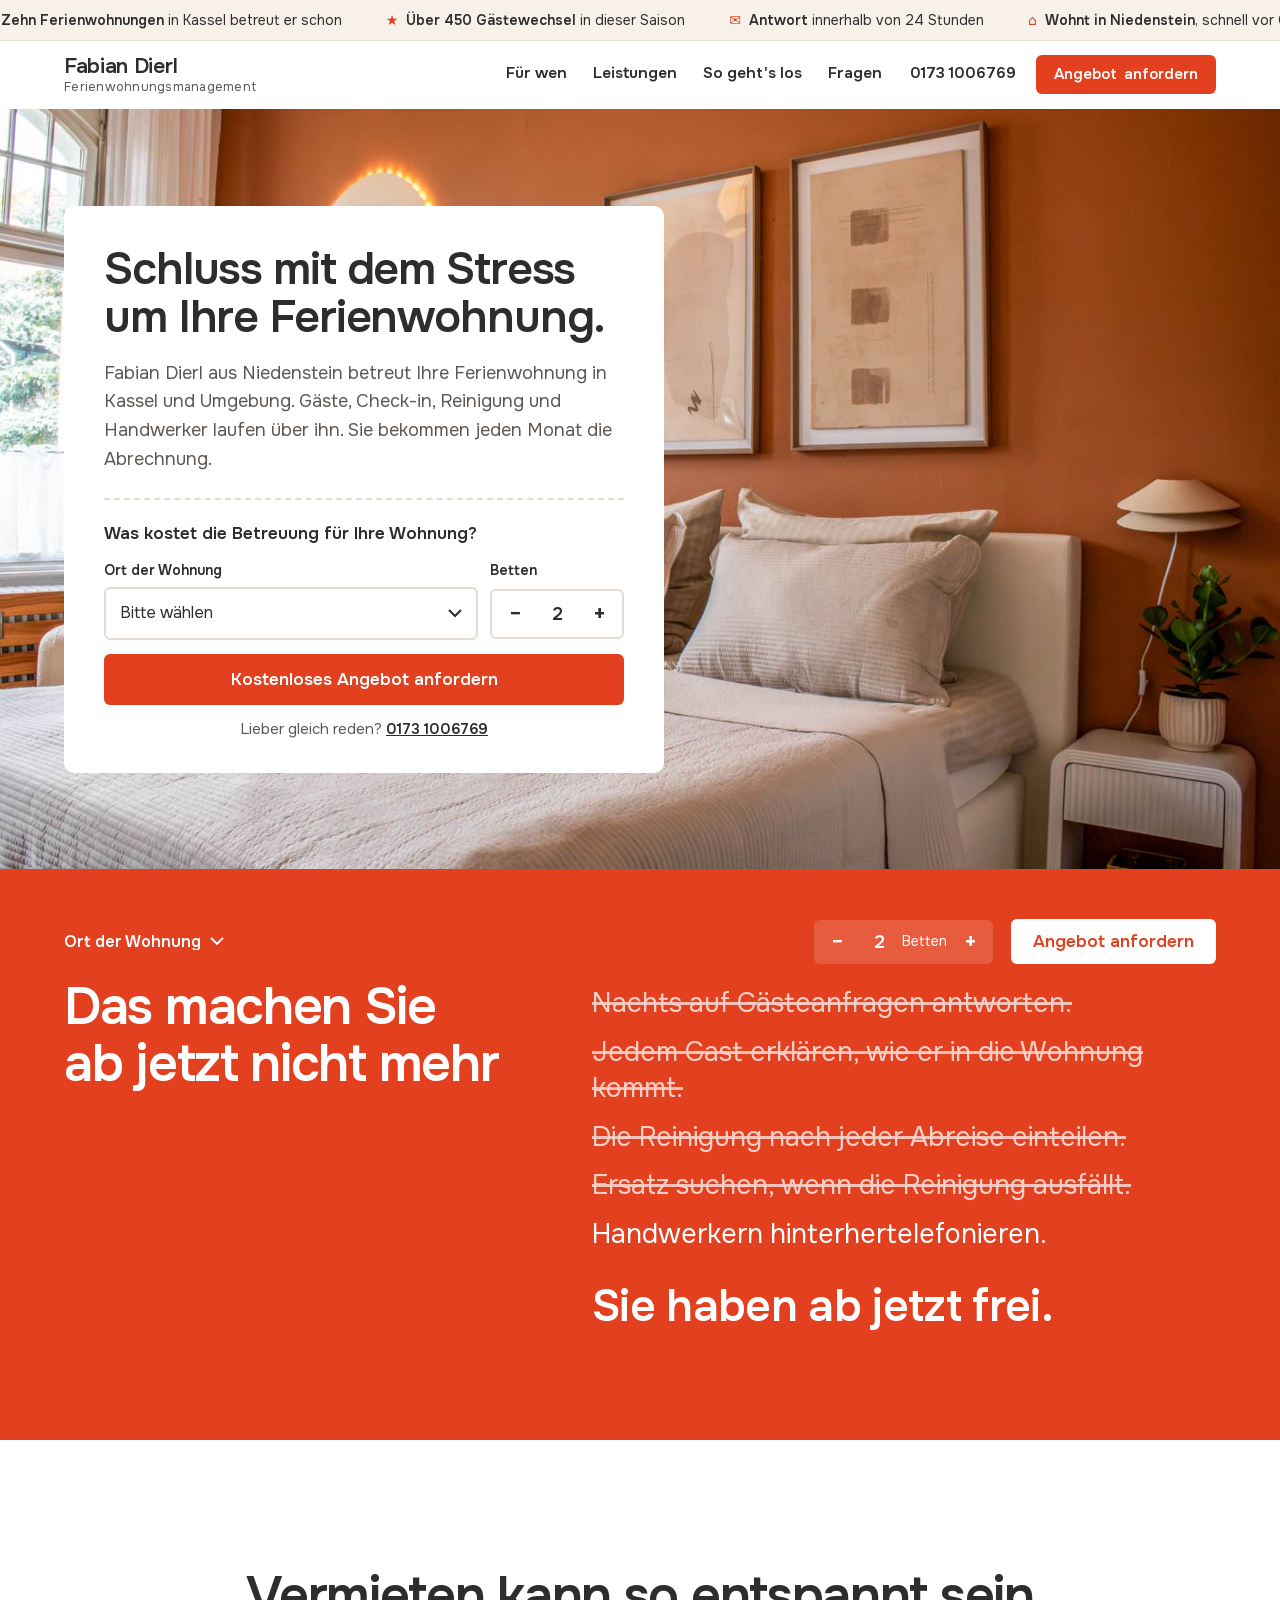
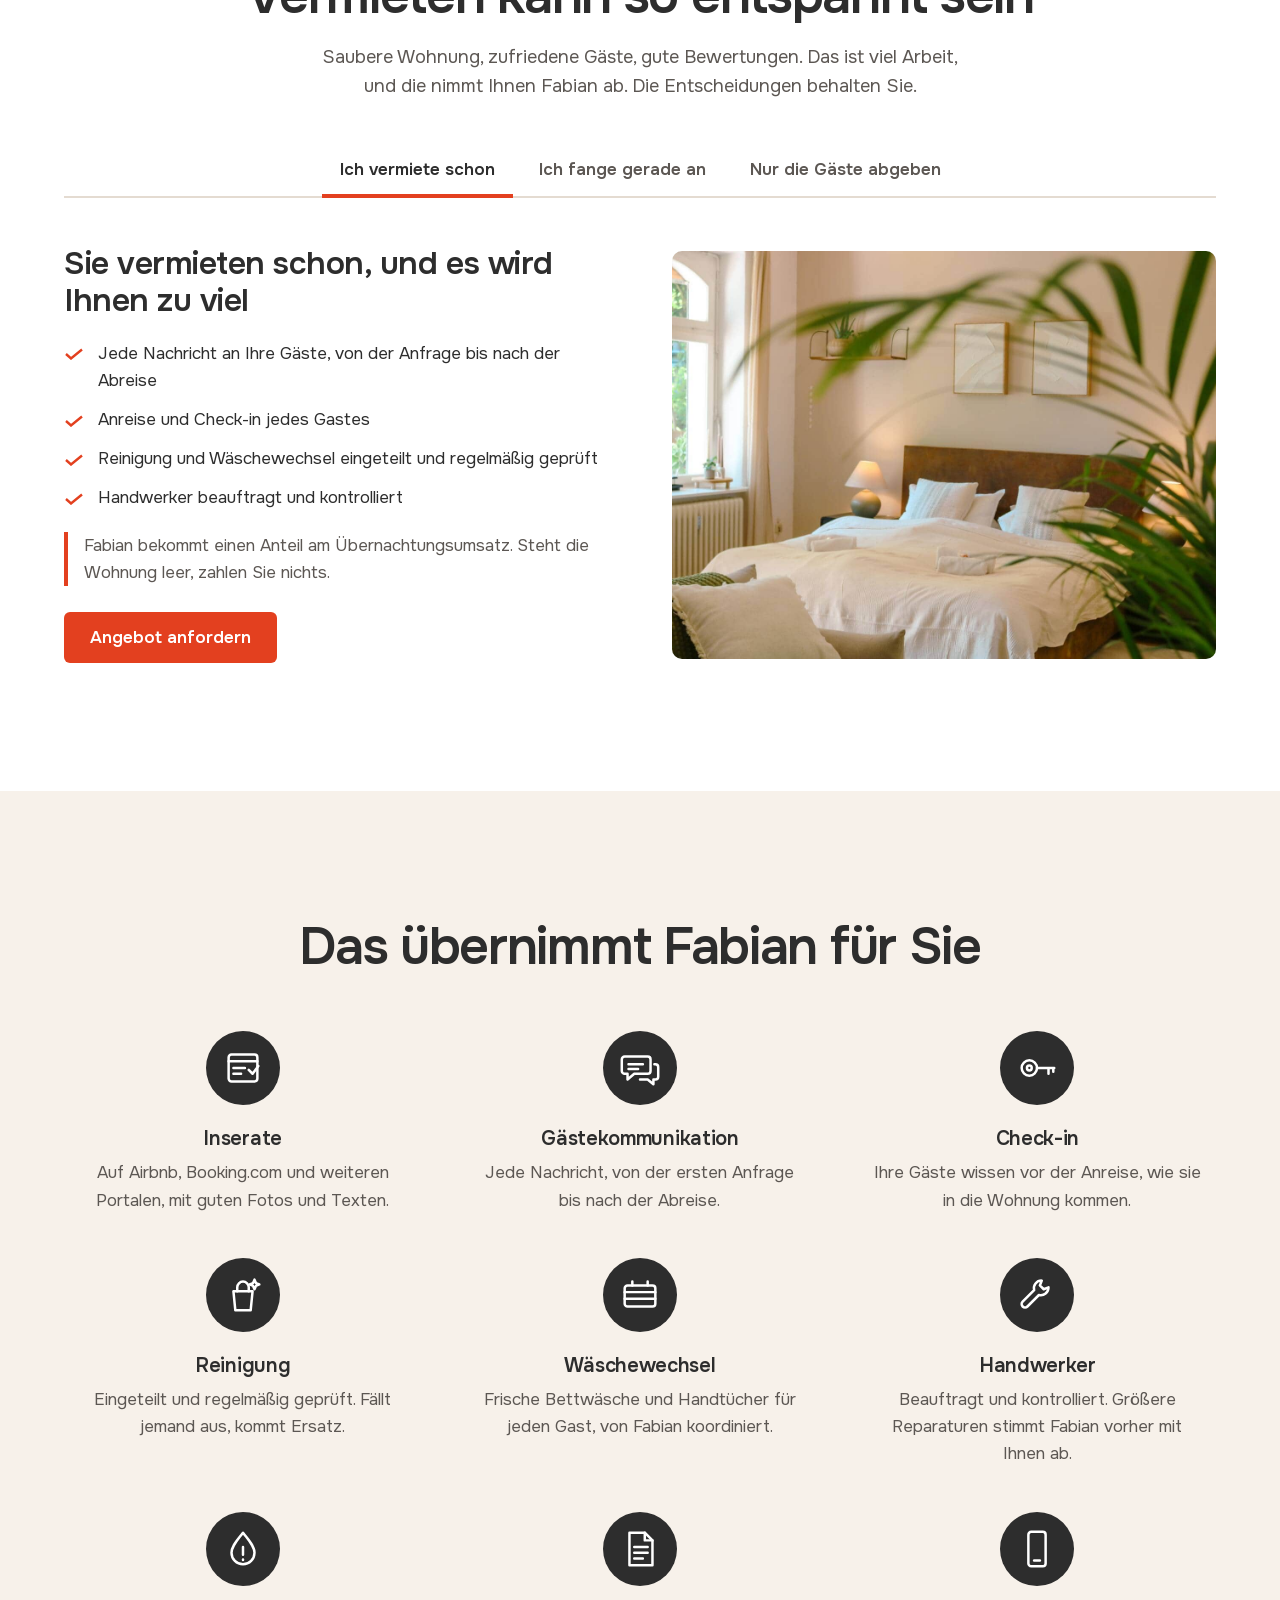
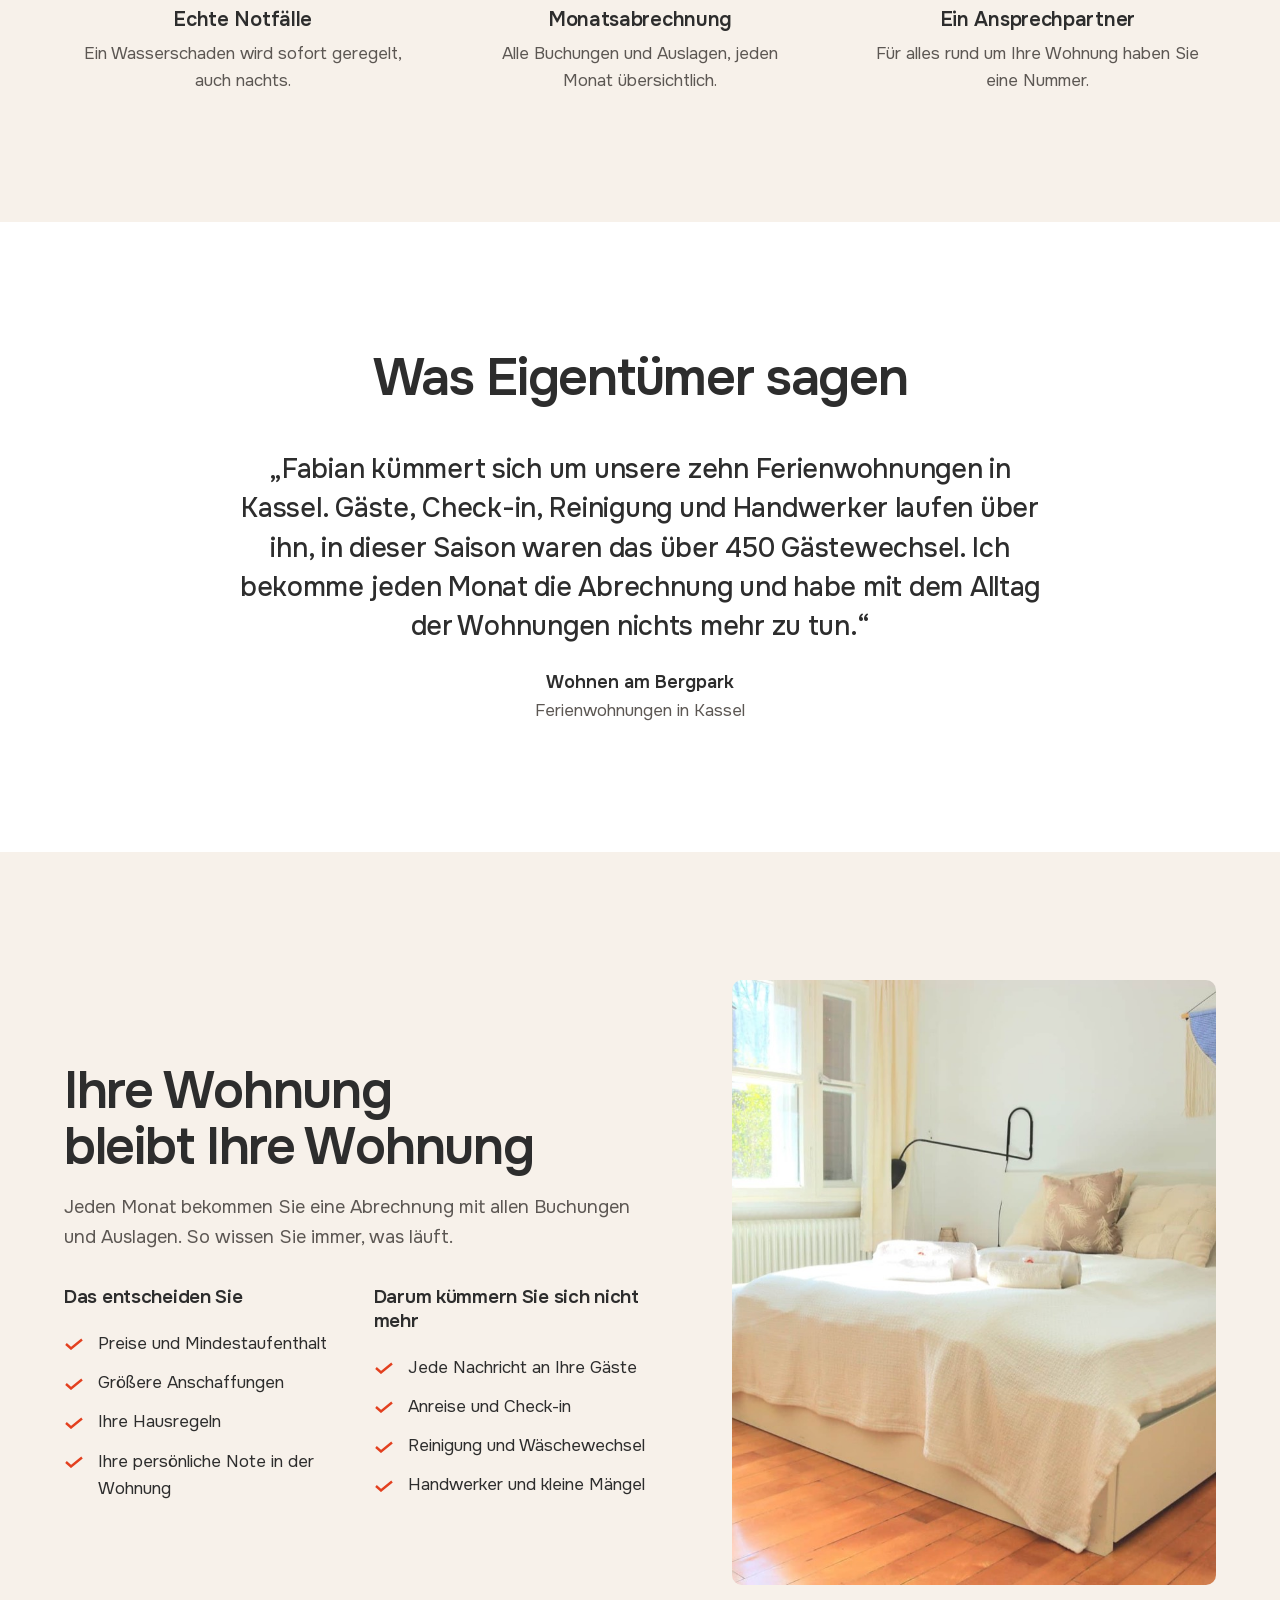
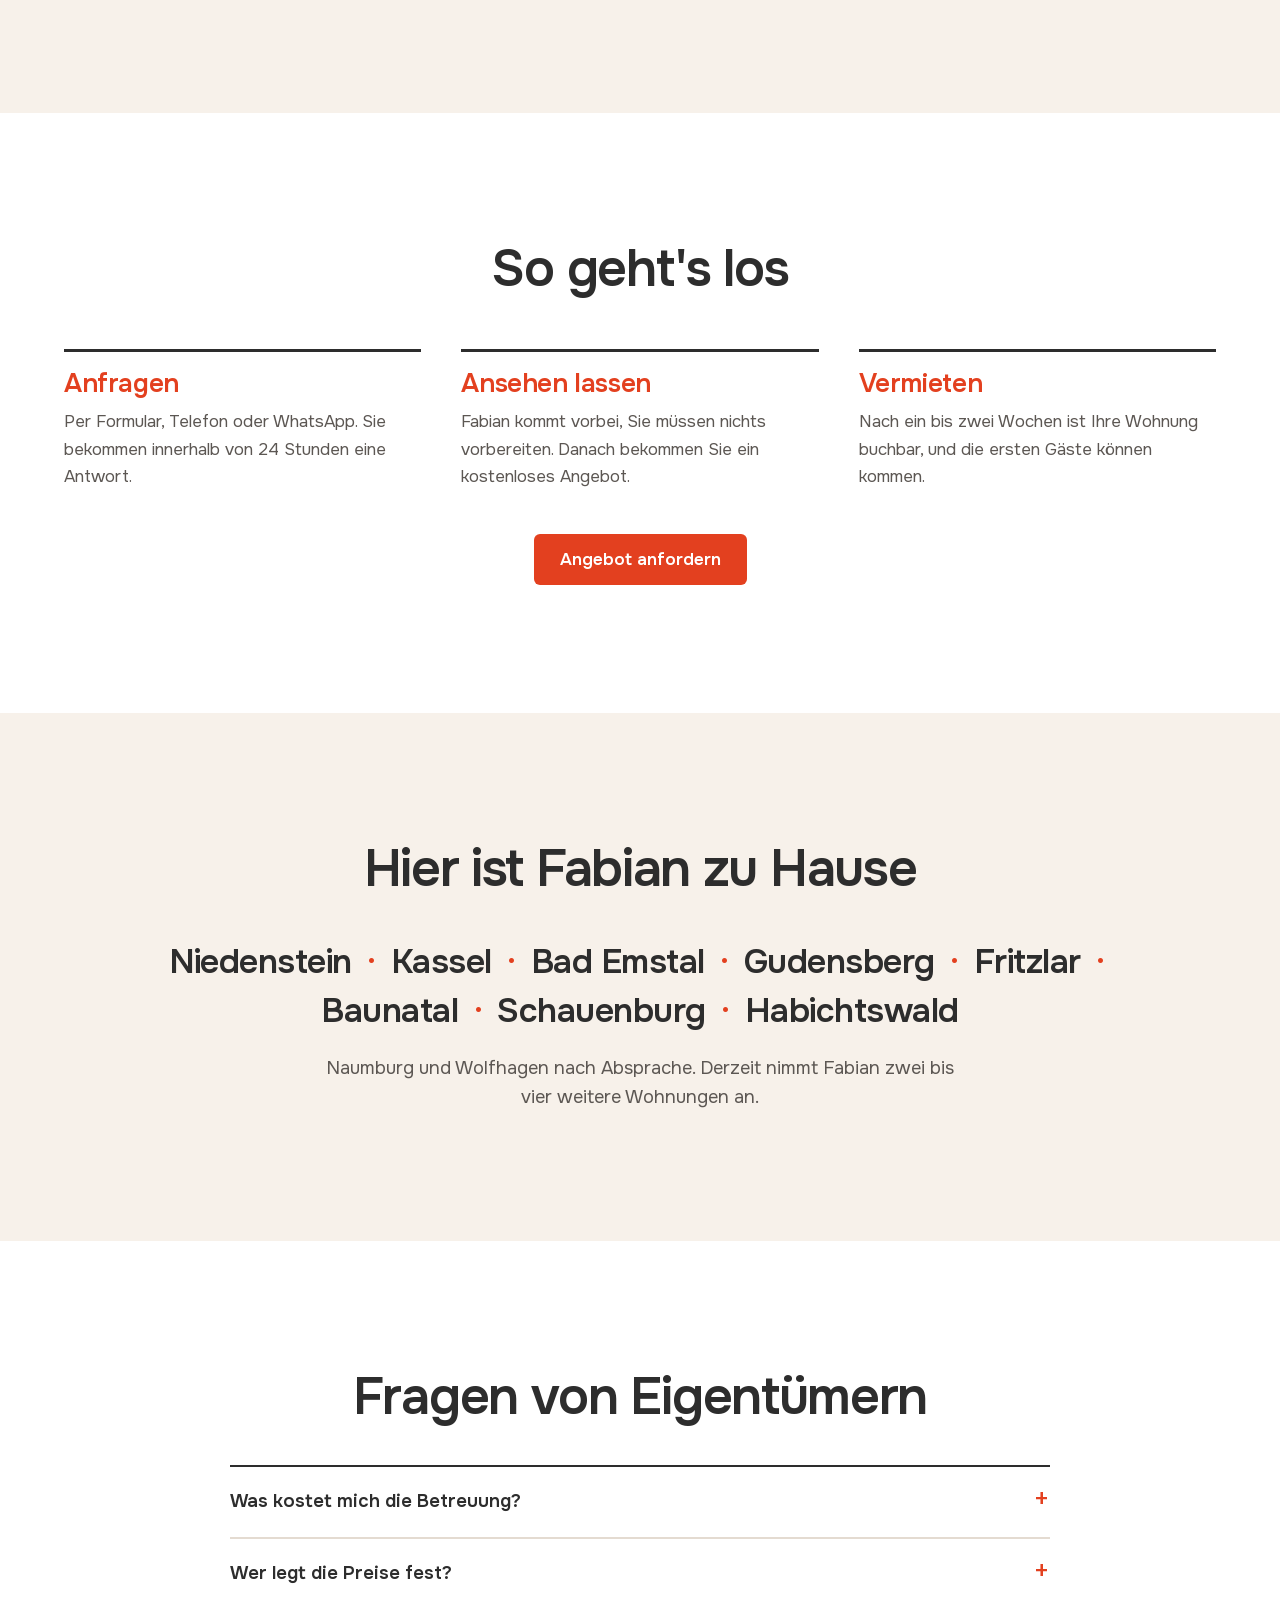
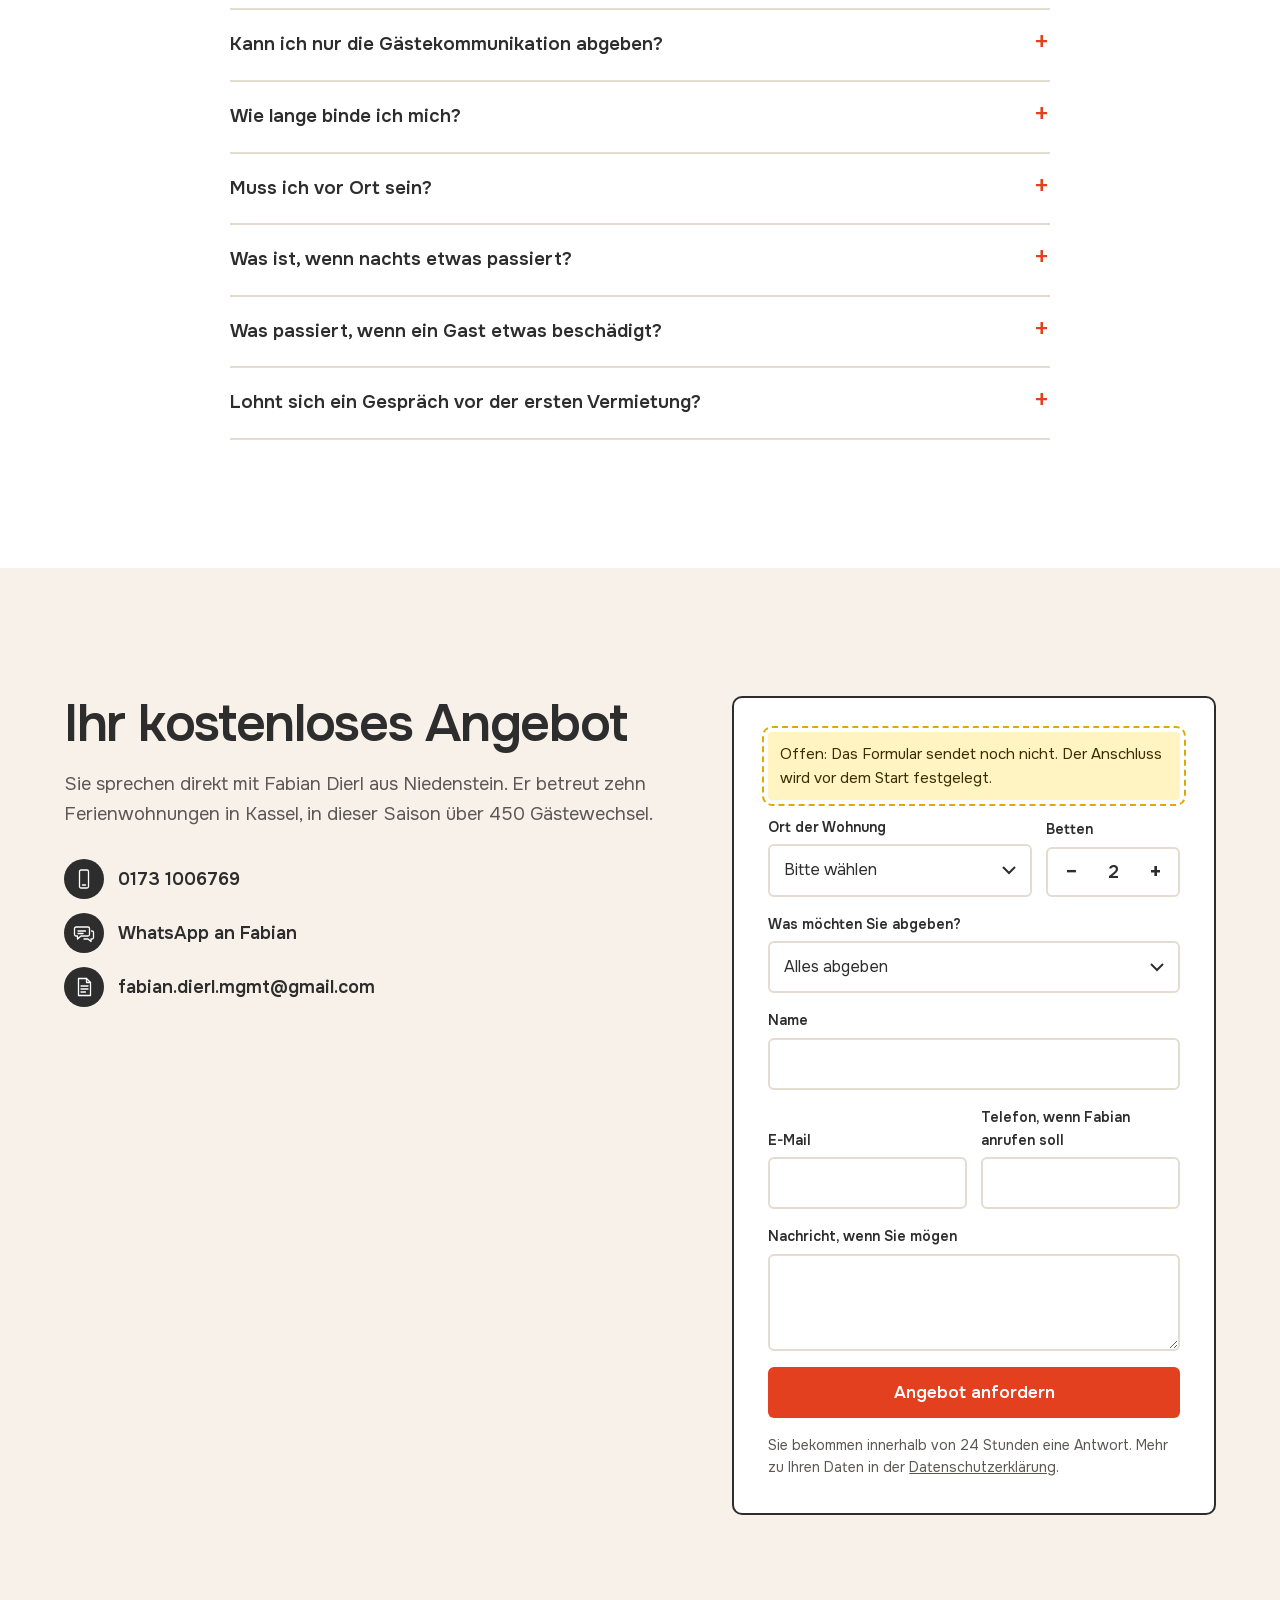
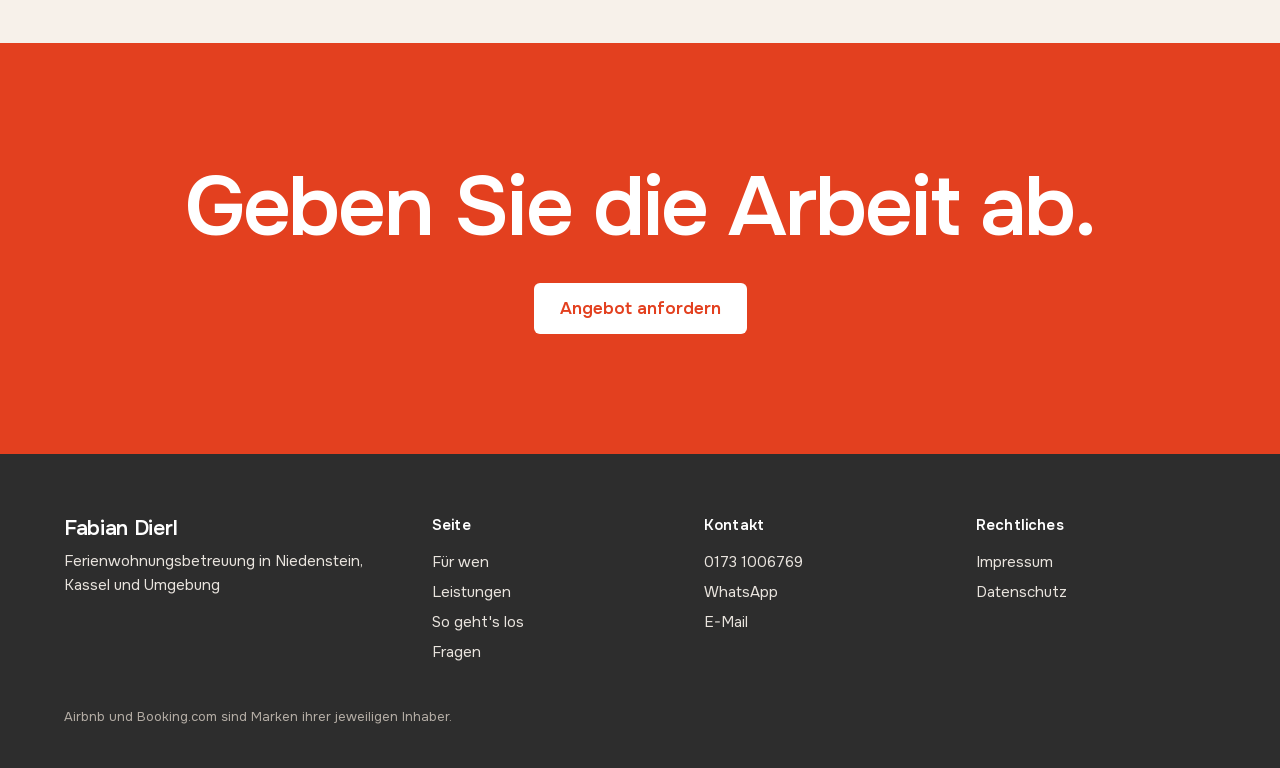
==== index.html @ 7e33e14a "Vorschau der Website für Fabian Dierl Co-Authored-By: Claude Opus 5.5 <noreply@anthropic.com>" ====
<!doctype html>
<html lang="de">
<head>
<meta charset="utf-8">
<meta name="robots" content="noindex, nofollow">
<meta name="viewport" content="width=device-width, initial-scale=1, viewport-fit=cover">
<title>Fabian Dierl: Ferienwohnungsbetreuung in Niedenstein, Kassel und Umgebung</title>
<meta name="description" content="Sie geben Gäste, Check-in, Reinigung und Handwerker Ihrer Ferienwohnung ab. Fabian Dierl aus Niedenstein betreut Wohnungen rund um Kassel. Kostenloses Angebot.">
<meta property="og:type" content="website">
<meta property="og:title" content="Fabian Dierl: Betreuung für Ihre Ferienwohnung in Kassel und Umgebung">
<meta property="og:description" content="Gäste, Reinigung und Handwerker in einer Hand. Kostenloses Angebot.">
<meta property="og:image" content="share.jpg">
<meta name="twitter:card" content="summary_large_image">
<link rel="icon" href="favicon.svg" type="image/svg+xml">
<meta name="theme-color" content="#ffffff">
<!-- <link rel="canonical" href="https://fabian-dierl.de/"> (erst, wenn die Domain gekauft ist) -->
<!-- Fassung 17.11.2026: Aufbau nach houst.com (Eigentümer-Seite), Farbe und Leiste unten nach superbude.com; gezeichneter Stil verworfen (Aaron 17.11.).
     Nur Fabians echte Leistungen (angaben-fabian.md, Berichtigung 16.11.). Vorige Fassung: ../vergleich-taste/ -->
<link rel="preload" href="schriften/Onest-latin.woff2" as="font" type="font/woff2" crossorigin>
<link rel="stylesheet" href="bude.css">
</head>
<body>
<a class="skip" href="#inhalt">Zum Inhalt</a>

<svg width="0" height="0" style="position:absolute" aria-hidden="true">
  <defs>
    <symbol id="i-inserat" viewBox="0 0 48 48"><rect x="9" y="10" width="30" height="28" rx="3"/><path d="M9 17h30M14 24h12M14 30h8"/><path d="M30 26l4 4 6-8" /></symbol>
    <symbol id="i-gaeste" viewBox="0 0 48 48"><path d="M8 12h24a3 3 0 0 1 3 3v12a3 3 0 0 1-3 3H18l-7 6v-6H8a3 3 0 0 1-3-3V15a3 3 0 0 1 3-3z"/><path d="M39 20h1a3 3 0 0 1 3 3v10a3 3 0 0 1-3 3h-2v5l-6-5h-8"/><path d="M12 20h15M12 25h10"/></symbol>
    <symbol id="i-schluessel" viewBox="0 0 48 48"><circle cx="16" cy="24" r="8"/><circle cx="16" cy="24" r="2.5"/><path d="M24 24h18M36 24v6M41 24v4"/></symbol>
    <symbol id="i-reinigung" viewBox="0 0 48 48"><path d="M14 20h20l-2 20H16z"/><path d="M18 20v-4a6 6 0 0 1 12 0v4"/><path d="M36 8l1.5 3.5L41 13l-3.5 1.5L36 18l-1.5-3.5L31 13l3.5-1.5z"/></symbol>
    <symbol id="i-waesche" viewBox="0 0 48 48"><rect x="8" y="14" width="32" height="22" rx="3"/><path d="M8 21h32M8 28h32"/><path d="M16 10v4M32 10v4"/></symbol>
    <symbol id="i-handwerk" viewBox="0 0 48 48"><path d="M29 9a8 8 0 0 0-8 10L9 31a3.5 3.5 0 0 0 5 5l12-12a8 8 0 0 0 10-8l-5 2-4-4z"/></symbol>
    <symbol id="i-notfall" viewBox="0 0 48 48"><path d="M24 7c6 8 12 14 12 21a12 12 0 0 1-24 0c0-7 6-13 12-21z"/><path d="M24 22v8M24 35v.5"/></symbol>
    <symbol id="i-abrechnung" viewBox="0 0 48 48"><path d="M13 7h16l8 8v26H13z"/><path d="M29 7v8h8M18 22h14M18 28h14M18 34h9"/></symbol>
    <symbol id="i-telefon" viewBox="0 0 48 48"><rect x="15" y="6" width="18" height="36" rx="3"/><path d="M21 36h6"/></symbol>
  </defs>
</svg>

<div class="ticker" aria-label="Kurz zu Fabian">
  <div class="ticker__band">
    <p><span aria-hidden="true">♥</span> <b>Zehn Ferienwohnungen</b> in Kassel betreut er schon</p>
    <p><span aria-hidden="true">★</span> <b>Über 450 Gästewechsel</b> in dieser Saison</p>
    <p><span aria-hidden="true">✉</span> <b>Antwort</b> innerhalb von 24 Stunden</p>
    <p><span aria-hidden="true">⌂</span> <b>Wohnt in Niedenstein</b>, schnell vor Ort</p>
  </div>
</div>

<header class="nav">
  <a class="marke" href="#top" aria-label="Fabian Dierl, zum Anfang">
    <span class="marke__name">Fabian Dierl</span>
    <span class="marke__zusatz">Ferienwohnungsmanagement</span>
  </a>
  <nav class="nav__links" aria-label="Hauptmenü">
    <a href="#wege">Für wen</a>
    <a href="#leistungen">Leistungen</a>
    <a href="#ablauf">So geht's los</a>
    <a href="#fragen">Fragen</a>
  </nav>
  <div class="nav__aktion">
    <a class="nav__tel" href="tel:+491731006769">0173 1006769</a>
    <a class="knopf knopf--klein" href="#anfrage">Angebot<span class="nav__lang"> anfordern</span></a>
  </div>
</header>

<main id="inhalt">

<!-- 1 Start: Schmerz, Nutzen, Anfrage mit Ort und Betten (Aufbau Houst) -->
<section class="start" id="top" aria-labelledby="start-h">
  <img class="start__bild" src="bilder/band-orange.jpg" alt="Helles Schlafzimmer mit terrakottafarbener Wand, Doppelbett und Leselicht" width="1920" height="1280" fetchpriority="high">
  <div class="start__karte">
    <h1 id="start-h">Schluss mit dem Stress um Ihre Ferienwohnung.</h1>
    <p class="start__lead">Fabian Dierl aus Niedenstein betreut Ihre Ferienwohnung in Kassel und Umgebung. Gäste, Check-in, Reinigung und Handwerker laufen über ihn. Sie bekommen jeden Monat die Abrechnung.</p>
    <form class="schnell" data-schnell action="#anfrage">
      <p class="schnell__frage">Was kostet die Betreuung für Ihre Wohnung?</p>
      <div class="schnell__felder">
        <label class="feld">
          <span>Ort der Wohnung</span>
          <select name="ort" data-ort>
            <option value="">Bitte wählen</option>
            <option>Kassel</option><option>Niedenstein</option><option>Bad Emstal</option><option>Gudensberg</option>
            <option>Fritzlar</option><option>Baunatal</option><option>Schauenburg</option><option>Habichtswald</option>
            <option>Naumburg</option><option>Wolfhagen</option><option>Anderer Ort</option>
          </select>
        </label>
        <div class="feld">
          <span id="betten-l1">Betten</span>
          <div class="zaehler" data-zaehler role="group" aria-labelledby="betten-l1">
            <button type="button" data-minus aria-label="Ein Bett weniger">−</button>
            <output data-wert aria-live="polite">2</output>
            <button type="button" data-plus aria-label="Ein Bett mehr">+</button>
          </div>
        </div>
      </div>
      <button class="knopf knopf--breit" type="submit">Kostenloses Angebot anfordern</button>
      <p class="schnell__tel">Lieber gleich reden? <a href="tel:+491731006769">0173 1006769</a></p>
    </form>
  </div>
</section>

<!-- 2 Die Liste, die wegfällt (bleibt aus der vorigen Fassung) -->
<section class="band band--rot" aria-labelledby="weg-h">
  <div class="wrap weg">
    <h2 id="weg-h">Das machen Sie ab jetzt nicht mehr</h2>
    <ul class="weg__liste" data-streichen>
      <li>Nachts auf Gästeanfragen antworten.</li>
      <li>Jedem Gast erklären, wie er in die Wohnung kommt.</li>
      <li>Die Reinigung nach jeder Abreise einteilen.</li>
      <li>Ersatz suchen, wenn die Reinigung ausfällt.</li>
      <li>Handwerkern hinterhertelefonieren.</li>
    </ul>
    <p class="weg__schluss">Sie haben ab jetzt frei.</p>
  </div>
</section>

<!-- 3 Für wen: drei Lagen von Eigentümern (Aufbau Houst: Homeowners, Landlords …) -->
<section class="abschnitt" id="wege" aria-labelledby="wege-h">
  <div class="wrap">
    <h2 id="wege-h">Vermieten kann so entspannt sein</h2>
    <p class="vorspann">Saubere Wohnung, zufriedene Gäste, gute Bewertungen. Das ist viel Arbeit, und die nimmt Ihnen Fabian ab. Die Entscheidungen behalten Sie.</p>

    <div class="reiter" data-reiter>
      <div class="reiter__leiste" role="tablist" aria-label="Ihre Lage">
        <button role="tab" id="t-schon" aria-controls="p-schon" aria-selected="true">Ich vermiete schon</button>
        <button role="tab" id="t-neu" aria-controls="p-neu" aria-selected="false" tabindex="-1">Ich fange gerade an</button>
        <button role="tab" id="t-gaeste" aria-controls="p-gaeste" aria-selected="false" tabindex="-1">Nur die Gäste abgeben</button>
      </div>

      <div class="reiter__feld" role="tabpanel" id="p-schon" aria-labelledby="t-schon">
        <div class="reiter__text">
          <h3>Sie vermieten schon, und es wird Ihnen zu viel</h3>
          <ul class="haken">
            <li>Jede Nachricht an Ihre Gäste, von der Anfrage bis nach der Abreise</li>
            <li>Anreise und Check-in jedes Gastes</li>
            <li>Reinigung und Wäschewechsel eingeteilt und regelmäßig geprüft</li>
            <li>Handwerker beauftragt und kontrolliert</li>
          </ul>
          <p class="reiter__geld">Fabian bekommt einen Anteil am Übernachtungsumsatz. Steht die Wohnung leer, zahlen Sie nichts.</p>
          <a class="knopf" href="#anfrage" data-paket="Alles abgeben">Angebot anfordern</a>
        </div>
        <img loading="lazy" decoding="async" src="bilder/band-pflanze.jpg" alt="Schlafzimmer mit Doppelbett, Grünpflanze und Licht vom Fenster" width="1440" height="960">
      </div>

      <div class="reiter__feld" role="tabpanel" id="p-neu" aria-labelledby="t-neu" hidden>
        <div class="reiter__text">
          <h3>Sie haben eine Wohnung und wollen an Gäste vermieten</h3>
          <ul class="haken">
            <li>Besichtigung und ehrliche Einschätzung, ob es sich für Sie rechnet</li>
            <li>Fotos und Texte für Ihre Inserate</li>
            <li>Inserate auf Airbnb, Booking.com und weiteren Portalen</li>
            <li>Ein Ablauf für den Check-in, einmal mit Ihnen festgelegt</li>
          </ul>
          <p class="reiter__geld">Für die Einrichtung gibt es eine einmalige Pauschale. Nach ein bis zwei Wochen ist Ihre Wohnung buchbar.</p>
          <a class="knopf" href="#anfrage" data-paket="Neu anfangen">Angebot anfordern</a>
        </div>
        <img loading="lazy" decoding="async" src="bilder/start.jpg" alt="Küche unter der Dachschräge mit rundem Esstisch und warmem Licht" width="1440" height="960">
      </div>

      <div class="reiter__feld" role="tabpanel" id="p-gaeste" aria-labelledby="t-gaeste" hidden>
        <div class="reiter__text">
          <h3>Sie kümmern sich um die Wohnung, Fabian um die Gäste</h3>
          <ul class="haken">
            <li>Antwort auf jede Anfrage und Buchung</li>
            <li>Hilfe bei Fragen während des Aufenthalts</li>
            <li>Alles Nötige zu Anreise und Check-in</li>
            <li>Nachricht nach der Abreise mit der Bitte um eine Bewertung</li>
          </ul>
          <p class="reiter__geld">Wie dieser Teil abgerechnet wird, steht in Ihrem Angebot.</p>
          <a class="knopf" href="#anfrage" data-paket="Nur Gästekommunikation">Angebot anfordern</a>
        </div>
        <img loading="lazy" decoding="async" src="bilder/wohnung-herkules.jpg" alt="Schlafzimmer mit grünem Bücherregal, Doppelbett und Hängelampe" width="1000" height="667">
      </div>
    </div>
  </div>
</section>

<!-- 4 Leistungen als Raster (Aufbau Houst: Complete management service) -->
<section class="abschnitt abschnitt--sand" id="leistungen" aria-labelledby="leist-h">
  <div class="wrap">
    <h2 id="leist-h">Das übernimmt Fabian für Sie</h2>
    <ul class="raster">
      <li><svg class="ikon" aria-hidden="true"><use href="#i-inserat"/></svg><h3>Inserate</h3><p>Auf Airbnb, Booking.com und weiteren Portalen, mit guten Fotos und Texten.</p></li>
      <li><svg class="ikon" aria-hidden="true"><use href="#i-gaeste"/></svg><h3>Gästekommunikation</h3><p>Jede Nachricht, von der ersten Anfrage bis nach der Abreise.</p></li>
      <li><svg class="ikon" aria-hidden="true"><use href="#i-schluessel"/></svg><h3>Check-in</h3><p>Ihre Gäste wissen vor der Anreise, wie sie in die Wohnung kommen.</p></li>
      <li><svg class="ikon" aria-hidden="true"><use href="#i-reinigung"/></svg><h3>Reinigung</h3><p>Eingeteilt und regelmäßig geprüft. Fällt jemand aus, kommt Ersatz.</p></li>
      <li><svg class="ikon" aria-hidden="true"><use href="#i-waesche"/></svg><h3>Wäschewechsel</h3><p>Frische Bettwäsche und Handtücher für jeden Gast, von Fabian koordiniert.</p></li>
      <li><svg class="ikon" aria-hidden="true"><use href="#i-handwerk"/></svg><h3>Handwerker</h3><p>Beauftragt und kontrolliert. Größere Reparaturen stimmt Fabian vorher mit Ihnen ab.</p></li>
      <li><svg class="ikon" aria-hidden="true"><use href="#i-notfall"/></svg><h3>Echte Notfälle</h3><p>Ein Wasserschaden wird sofort geregelt, auch nachts.</p></li>
      <li><svg class="ikon" aria-hidden="true"><use href="#i-abrechnung"/></svg><h3>Monatsabrechnung</h3><p>Alle Buchungen und Auslagen, jeden Monat übersichtlich.</p></li>
      <li><svg class="ikon" aria-hidden="true"><use href="#i-telefon"/></svg><h3>Ein Ansprechpartner</h3><p>Für alles rund um Ihre Wohnung haben Sie eine Nummer.</p></li>
    </ul>
  </div>
</section>

<!-- 5 Stimmen (Aufbau Houst: Here's what our hosts say) -->
<section class="abschnitt" aria-labelledby="stimmen-h">
  <div class="wrap">
    <h2 id="stimmen-h">Was Eigentümer sagen</h2>
    <figure class="stimme">
      <blockquote>
        <p>„Fabian kümmert sich um unsere zehn Ferienwohnungen in Kassel. Gäste, Check-in, Reinigung und Handwerker laufen über ihn, in dieser Saison waren das über 450 Gästewechsel. Ich bekomme jeden Monat die Abrechnung und habe mit dem Alltag der Wohnungen nichts mehr zu tun.“</p>
      </blockquote>
      <figcaption><b>Wohnen am Bergpark</b> Ferienwohnungen in Kassel</figcaption>
    </figure>
  </div>
</section>

<!-- 6 Überblick und Entscheidungen (Aufbau Houst: Host dashboard, hier die Monatsabrechnung) -->
<section class="abschnitt abschnitt--sand" aria-labelledby="bleibt-h">
  <div class="wrap zwei">
    <div>
      <h2 id="bleibt-h">Ihre Wohnung bleibt Ihre Wohnung</h2>
      <p class="vorspann">Jeden Monat bekommen Sie eine Abrechnung mit allen Buchungen und Auslagen. So wissen Sie immer, was läuft.</p>
      <div class="listen">
        <div>
          <h3>Das entscheiden Sie</h3>
          <ul class="haken">
            <li>Preise und Mindestaufenthalt</li>
            <li>Größere Anschaffungen</li>
            <li>Ihre Hausregeln</li>
            <li>Ihre persönliche Note in der Wohnung</li>
          </ul>
        </div>
        <div>
          <h3>Darum kümmern Sie sich nicht mehr</h3>
          <ul class="haken">
            <li>Jede Nachricht an Ihre Gäste</li>
            <li>Anreise und Check-in</li>
            <li>Reinigung und Wäschewechsel</li>
            <li>Handwerker und kleine Mängel</li>
          </ul>
        </div>
      </div>
    </div>
    <img loading="lazy" decoding="async" class="zwei__bild" src="bilder/wohnung-parkett.jpg" alt="Großes Bett auf Parkett, Wandleuchte und Fenster mit hellen Vorhängen" width="1400" height="933">
  </div>
</section>

<!-- 7 Ablauf (Aufbau Houst: Hassle-free hosting in drei Schritten) -->
<section class="abschnitt" id="ablauf" aria-labelledby="ablauf-h">
  <div class="wrap">
    <h2 id="ablauf-h">So geht's los</h2>
    <ol class="schritte">
      <li><h3>Anfragen</h3><p>Per Formular, Telefon oder WhatsApp. Sie bekommen innerhalb von 24 Stunden eine Antwort.</p></li>
      <li><h3>Ansehen lassen</h3><p>Fabian kommt vorbei, Sie müssen nichts vorbereiten. Danach bekommen Sie ein kostenloses Angebot.</p></li>
      <li><h3>Vermieten</h3><p>Nach ein bis zwei Wochen ist Ihre Wohnung buchbar, und die ersten Gäste können kommen.</p></li>
    </ol>
    <a class="knopf" href="#anfrage">Angebot anfordern</a>
  </div>
</section>

<!-- 8 Wo (Aufbau Houst: Global company, local knowledge) -->
<section class="abschnitt abschnitt--sand" aria-labelledby="orte-h">
  <div class="wrap">
    <h2 id="orte-h">Hier ist Fabian zu Hause</h2>
    <p class="orte">Niedenstein <span aria-hidden="true">·</span> Kassel <span aria-hidden="true">·</span> Bad Emstal <span aria-hidden="true">·</span> Gudensberg <span aria-hidden="true">·</span> Fritzlar <span aria-hidden="true">·</span> Baunatal <span aria-hidden="true">·</span> Schauenburg <span aria-hidden="true">·</span> Habichtswald</p>
    <p class="vorspann">Naumburg und Wolfhagen nach Absprache. Derzeit nimmt Fabian zwei bis vier weitere Wohnungen an.</p>
  </div>
</section>

<!-- 9 Fragen -->
<section class="abschnitt" id="fragen" aria-labelledby="fragen-h">
  <div class="wrap schmal">
    <h2 id="fragen-h">Fragen von Eigentümern</h2>
    <div class="faq">
      <details><summary>Was kostet mich die Betreuung?</summary><p>Geben Sie alles ab, bekommt Fabian einen festen Anteil am Übernachtungsumsatz. Steht die Wohnung leer, zahlen Sie nichts. Die genauen Zahlen stehen in Ihrem Angebot.</p></details>
      <details><summary>Wer legt die Preise fest?</summary><p>Sie. Preise und Mindestaufenthalt bleiben Ihre Entscheidung.</p></details>
      <details><summary>Kann ich nur die Gästekommunikation abgeben?</summary><p>Ja. Dann beantwortet Fabian alle Nachrichten Ihrer Gäste. Reinigung und Wohnung bleiben bei Ihnen.</p></details>
      <details><summary>Wie lange binde ich mich?</summary><p><span class="luecke">Offen: Laufzeit und Kündigung mit Fabian klären.</span></p></details>
      <details><summary>Muss ich vor Ort sein?</summary><p>Nein. Fabian kümmert sich um Anreise und Check-in Ihrer Gäste. Reinigung und Handwerker werden für Sie eingeteilt.</p></details>
      <details><summary>Was ist, wenn nachts etwas passiert?</summary><p>Echte Notfälle wie ein Wasserschaden werden sofort geregelt.</p></details>
      <details><summary>Was passiert, wenn ein Gast etwas beschädigt?</summary><p><span class="luecke">Offen: Schäden klärt Fabian mit dem Gast und der Plattform. Mit Fabian bestätigen.</span></p></details>
      <details><summary>Lohnt sich ein Gespräch vor der ersten Vermietung?</summary><p>Ja. Nach der Besichtigung wissen Sie, ob sich die Vermietung an Gäste für Ihre Wohnung rechnet.</p></details>
    </div>
  </div>
</section>

<!-- 10 Anfrage -->
<section class="abschnitt abschnitt--sand" id="anfrage" aria-labelledby="anfrage-h">
  <div class="wrap zwei zwei--anfrage">
    <div>
      <h2 id="anfrage-h">Ihr kostenloses Angebot</h2>
      <p class="vorspann">Sie sprechen direkt mit Fabian Dierl aus Niedenstein. Er betreut zehn Ferienwohnungen in Kassel, in dieser Saison über 450 Gästewechsel.</p>
      <div class="kontaktwege">
        <a href="tel:+491731006769"><svg class="ikon ikon--klein" aria-hidden="true"><use href="#i-telefon"/></svg>0173 1006769</a>
        <a href="https://wa.me/491731006769" rel="noopener"><svg class="ikon ikon--klein" aria-hidden="true"><use href="#i-gaeste"/></svg>WhatsApp an Fabian</a>
        <a href="mailto:fabian.dierl.mgmt@gmail.com"><svg class="ikon ikon--klein" aria-hidden="true"><use href="#i-abrechnung"/></svg>fabian.dierl.mgmt@gmail.com</a>
      </div>
    </div>

    <form class="formular" method="post" action="mailto:fabian.dierl.mgmt@gmail.com" enctype="text/plain" data-formular novalidate>
      <p class="luecke-block">Offen: Das Formular sendet noch nicht. Der Anschluss wird vor dem Start festgelegt.</p>
      <div class="formular__reihe">
        <label class="feld"><span>Ort der Wohnung</span>
          <select name="ort" data-ort>
            <option value="">Bitte wählen</option>
            <option>Kassel</option><option>Niedenstein</option><option>Bad Emstal</option><option>Gudensberg</option>
            <option>Fritzlar</option><option>Baunatal</option><option>Schauenburg</option><option>Habichtswald</option>
            <option>Naumburg</option><option>Wolfhagen</option><option>Anderer Ort</option>
          </select>
        </label>
        <div class="feld"><span id="betten-l2">Betten</span>
          <div class="zaehler" data-zaehler role="group" aria-labelledby="betten-l2">
            <button type="button" data-minus aria-label="Ein Bett weniger">−</button>
            <output data-wert aria-live="polite">2</output>
            <button type="button" data-plus aria-label="Ein Bett mehr">+</button>
            <input type="hidden" name="betten" value="2">
          </div>
        </div>
      </div>
      <label class="feld"><span>Was möchten Sie abgeben?</span>
        <select name="paket" data-paket-feld>
          <option>Alles abgeben</option><option>Neu anfangen</option><option>Nur Gästekommunikation</option><option>Weiß ich noch nicht</option>
        </select>
      </label>
      <label class="feld"><span>Name</span><input name="name" autocomplete="name" required></label>
      <div class="formular__reihe">
        <label class="feld"><span>E-Mail</span><input name="email" type="email" autocomplete="email" required></label>
        <label class="feld"><span>Telefon, wenn Fabian anrufen soll</span><input name="telefon" type="tel" autocomplete="tel"></label>
      </div>
      <label class="feld"><span>Nachricht, wenn Sie mögen</span><textarea name="nachricht" rows="3"></textarea></label>
      <p class="formular__fehler" data-fehler hidden>Bitte tragen Sie Namen und eine E-Mail-Adresse mit @ ein.</p>
      <button class="knopf knopf--breit" type="submit">Angebot anfordern</button>
      <p class="klein">Sie bekommen innerhalb von 24 Stunden eine Antwort. Mehr zu Ihren Daten in der <a href="datenschutz.html">Datenschutzerklärung</a>.</p>
    </form>
  </div>
</section>

<section class="schluss" aria-labelledby="schluss-h">
  <h2 id="schluss-h">Geben Sie die Arbeit ab.</h2>
  <a class="knopf knopf--weiss" href="#anfrage">Angebot anfordern</a>
</section>

</main>

<footer class="fuss">
  <div class="wrap fuss__spalten">
    <div>
      <p class="marke__name">Fabian Dierl</p>
      <p>Ferienwohnungsbetreuung in Niedenstein, Kassel und Umgebung</p>
    </div>
    <div>
      <h3>Seite</h3>
      <a href="#wege">Für wen</a><a href="#leistungen">Leistungen</a><a href="#ablauf">So geht's los</a><a href="#fragen">Fragen</a>
    </div>
    <div>
      <h3>Kontakt</h3>
      <a href="tel:+491731006769">0173 1006769</a><a href="https://wa.me/491731006769" rel="noopener">WhatsApp</a><a href="mailto:fabian.dierl.mgmt@gmail.com">E-Mail</a>
    </div>
    <div>
      <h3>Rechtliches</h3>
      <a href="impressum.html">Impressum</a><a href="datenschutz.html">Datenschutz</a>
    </div>
  </div>
  <p class="wrap fuss__klein">Airbnb und Booking.com sind Marken ihrer jeweiligen Inhaber.</p>
</footer>

<!-- Leiste unten (Stil Superbude): erscheint, wenn die Anfrage oben aus dem Bild ist -->
<form class="leiste" data-leiste data-schnell action="#anfrage" aria-label="Schnell ein Angebot anfordern">
  <label class="leiste__ort"><span class="sr">Ort der Wohnung</span>
    <select name="ort" data-ort>
      <option value="">Ort der Wohnung</option>
      <option>Kassel</option><option>Niedenstein</option><option>Bad Emstal</option><option>Gudensberg</option>
      <option>Fritzlar</option><option>Baunatal</option><option>Schauenburg</option><option>Habichtswald</option>
      <option>Naumburg</option><option>Wolfhagen</option><option>Anderer Ort</option>
    </select>
  </label>
  <div class="zaehler zaehler--leiste" data-zaehler role="group" aria-label="Betten">
    <button type="button" data-minus aria-label="Ein Bett weniger">−</button>
    <output data-wert aria-live="polite">2</output><span class="leiste__einheit">Betten</span>
    <button type="button" data-plus aria-label="Ein Bett mehr">+</button>
  </div>
  <a class="leiste__tel" href="tel:+491731006769">Anrufen</a>
  <button class="leiste__los" type="submit">Angebot anfordern</button>
</form>



<script src="bude.js" defer></script>
</body>
</html>
---- bude.css ----
/* Fabian Dierl, Fassung 17.11.2026: Aufbau nach houst.com, Stil nach superbude.com
   (weißer Grund, Markerschrift in Großbuchstaben, ein kräftiges Rot, gezeichnete Figur, rote Leiste unten).
   Schriften lokal, kein Abruf bei fremden Servern. */

@font-face { font-family: "Onest"; font-weight: 400 600; font-display: swap; src: url(schriften/Onest-latin.woff2) format("woff2");
  unicode-range: U+0000-00FF, U+0131, U+0152-0153, U+02BB-02BC, U+02C6, U+02DA, U+02DC, U+0304, U+0308, U+0329, U+2000-206F, U+20AC, U+2122, U+2191, U+2193, U+2212, U+2215, U+FEFF, U+FFFD; }
@font-face { font-family: "Onest"; font-weight: 400 600; font-display: swap; src: url(schriften/Onest-latin-ext.woff2) format("woff2");
  unicode-range: U+0100-02BA, U+02BD-02C5, U+02C7-02CC, U+02CE-02D7, U+02DD-02FF, U+1E00-1E9F, U+2020, U+20A0-20AB, U+20AD-20C4, U+2113, U+2C60-2C7F, U+A720-A7FF; }

:root {
  --rot: #e3401f;          /* Akzent, Knöpfe, Leiste */
  --rot-dunkel: #c2321a;
  --tinte: #2d2d2d;        /* Schrift, Fuß */
  --grau: #5c5753;
  --sand: #f7f1ea;         /* zweite Fläche */
  --linie: #e4dbd1;
  --weiss: #fff;
  --titel: "Onest", system-ui, -apple-system, "Segoe UI", sans-serif;
  --text: "Onest", system-ui, -apple-system, "Segoe UI", sans-serif;
  --rand: clamp(16px, 5vw, 64px);
  --breite: 1180px;
  --leiste-h: 0px;
  color-scheme: light;
}

*, *::before, *::after { box-sizing: border-box; }
html { scroll-behavior: smooth; scroll-padding-top: 90px; -webkit-text-size-adjust: 100%; }
body { margin: 0; background: var(--weiss); color: var(--tinte); font: 400 17px/1.6 var(--text); padding-bottom: var(--leiste-h); overflow-x: clip; }
img { max-width: 100%; height: auto; display: block; }
a { color: inherit; }
h1, h2 { font-family: var(--titel); font-weight: 600; letter-spacing: -.025em; line-height: 1.08; margin: 0; text-wrap: balance; }
h2 { font-size: clamp(30px, 4.2vw, 52px); }
h3 { font: 600 20px/1.3 var(--text); margin: 0; }
p { margin: 0; }
.sr { position: absolute; width: 1px; height: 1px; overflow: hidden; clip: rect(0 0 0 0); white-space: nowrap; }
.skip { position: absolute; left: 12px; top: -60px; background: var(--tinte); color: #fff; padding: 10px 14px; z-index: 50; border-radius: 6px; }
.skip:focus { top: 12px; }
:focus-visible { outline: 3px solid var(--rot); outline-offset: 3px; }

.wrap { width: min(var(--breite), 100% - 2 * var(--rand)); margin-inline: auto; }
.schmal { width: min(820px, 100% - 2 * var(--rand)); }

/* Knöpfe: kantig mit kleinem Radius, treten beim Überfahren hervor, drücken beim Klick */
.knopf { display: inline-flex; align-items: center; justify-content: center; gap: .5em; background: var(--rot); color: #fff; text-decoration: none; font: 600 17px/1 var(--text);
  padding: 17px 26px; border: 0; border-radius: 6px; cursor: pointer; transition: background .15s ease, transform .12s ease; }
.knopf:hover { background: var(--rot-dunkel); transform: translateY(-2px); }
.knopf:active { transform: translateY(1px); }
.knopf--klein { padding: 12px 18px; font-size: 15px; }
.knopf--breit { width: 100%; }
.knopf--weiss { background: #fff; color: var(--rot); }
.knopf--weiss:hover { background: #fff3ef; }

/* Leiste ganz oben mit vier Fakten (Superbude: Bewertung, Bestpreis, Storno) */
.ticker { background: var(--sand); border-bottom: 1px solid var(--linie); font-size: 14px; overflow: hidden; }
.ticker__band { display: flex; justify-content: center; gap: 44px; padding: 9px var(--rand); white-space: nowrap; }
.ticker__band span { color: var(--rot); margin-right: 4px; }
@media (max-width: 1100px) {
  .ticker__band { justify-content: flex-start; width: max-content; animation: laufen 32s linear infinite; }
  .ticker__band::after { content: ""; }
}
@keyframes laufen { from { transform: translateX(0); } to { transform: translateX(-50%); } }

/* Kopf */
.nav { position: sticky; top: 0; z-index: 30; display: flex; align-items: center; gap: 28px; padding: 14px var(--rand); background: rgba(255,255,255,.96); border-bottom: 1px solid transparent; transition: border-color .2s; }
.nav.ist-unten { border-bottom-color: var(--linie); }
.marke { text-decoration: none; display: grid; line-height: 1; }
.marke__name { font: 600 21px/1 var(--titel); letter-spacing: -.015em; }
.marke__zusatz { font-size: 12.5px; color: var(--grau); margin-top: 4px; letter-spacing: .02em; }
.nav__links { display: flex; gap: 26px; margin-left: auto; }
.nav__links a, .nav__tel { text-decoration: none; font-weight: 600; font-size: 15.5px; background: linear-gradient(var(--rot), var(--rot)) 0 100% / 0 2px no-repeat; transition: background-size .2s ease; padding-bottom: 2px; }
.nav__links a:hover, .nav__tel:hover { background-size: 100% 2px; }
.nav__aktion { display: flex; align-items: center; gap: 20px; }
@media (max-width: 980px) { .nav__links { display: none; } .nav__aktion { margin-left: auto; } }
@media (max-width: 560px) { .nav__tel { display: none; } .nav .knopf--klein { white-space: nowrap; padding: 10px 12px; font-size: 14px; } .marke__name { font-size: 19px; } .nav { padding-block: 10px; } }

/* Start: Foto über die ganze Breite, weiße Karte mit Anfrage (Houst) */
.start { position: relative; min-height: min(760px, calc(100svh - 110px)); display: flex; align-items: center; padding: 48px var(--rand); }
.start__bild { position: absolute; inset: 0; width: 100%; height: 100%; object-fit: cover; object-position: 60% 50%; }
.start__karte { position: relative; background: #fff; width: min(600px, 100%); padding: 40px 40px 32px; border-radius: 10px; margin-left: max(0px, calc((100% - var(--breite)) / 2)); }
.start h1 { font-size: clamp(32px, 3.5vw, 50px); }
.start__lead { margin-top: 16px; font-size: 18px; color: var(--grau); }
.schnell { margin-top: 24px; border-top: 2px dashed var(--linie); padding-top: 20px; }
.schnell__frage { font-weight: 600; margin-bottom: 12px; }
.schnell__felder { display: grid; grid-template-columns: 1fr auto; gap: 12px; margin-bottom: 14px; }
.schnell__tel { margin-top: 12px; font-size: 15px; color: var(--grau); text-align: center; }
.schnell__tel a { color: var(--tinte); font-weight: 600; }
@media (max-width: 720px) {
  .start { display: block; padding: 0; min-height: 0; }
  .start__bild { position: static; height: 190px; }
  .start__karte { width: auto; margin: -36px 12px 0; padding: 22px 18px 20px; }
  .start h1 { font-size: 30px; }
  .start__lead { font-size: 16px; margin-top: 10px; }
  .schnell { margin-top: 14px; padding-top: 12px; }
  .schnell__frage { margin-bottom: 8px; }
  .schnell__tel { margin-top: 8px; }
}
@media (max-width: 380px) { .schnell__felder { grid-template-columns: 1fr; } .nav__lang { display: none; } }
@media (min-width: 721px) and (max-height: 760px) {
  .start { min-height: 0; padding-block: 20px; }
  .start__karte { padding: 22px 30px 16px; width: min(640px, 100%); }
  .start h1 { font-size: 36px; }
  .start__lead { font-size: 16.5px; margin-top: 10px; }
  .schnell { margin-top: 14px; padding-top: 12px; }
  .schnell__frage { margin-bottom: 8px; }
  .schnell__tel { margin-top: 8px; }
}

/* Felder */
.feld { display: grid; gap: 6px; font-size: 14px; font-weight: 600; }
.feld input, .feld select, .feld textarea { font: 400 16px/1.4 var(--text); color: var(--tinte); width: 100%; padding: 13px 14px; border: 2px solid var(--linie); border-radius: 6px; background: #fff; }
.feld select { appearance: none; background: #fff url("data:image/svg+xml,%3Csvg xmlns='http://www.w3.org/2000/svg' width='14' height='9'%3E%3Cpath d='M1 1l6 6 6-6' fill='none' stroke='%232d2d2d' stroke-width='2'/%3E%3C/svg%3E") no-repeat right 14px center; padding-right: 38px; }
.feld input:focus, .feld select:focus, .feld textarea:focus { border-color: var(--tinte); outline: none; }
.zaehler { display: flex; align-items: center; border: 2px solid var(--linie); border-radius: 6px; background: #fff; height: 50px; }
.zaehler button { width: 46px; height: 100%; border: 0; background: none; font: 600 22px/1 var(--text); color: var(--tinte); cursor: pointer; border-radius: 4px; }
.zaehler button:hover { color: var(--rot); }
.zaehler button:disabled { color: #c9c1b8; cursor: default; }
.zaehler output { min-width: 38px; text-align: center; font: 600 18px/1 var(--text); }

/* Rotes Band: was wegfällt, Zeile für Zeile durchgestrichen */
.band--rot { background: var(--rot); color: #fff; padding: clamp(64px, 9vw, 110px) 0; }
.weg { display: grid; grid-template-columns: 1fr 1.3fr; gap: 48px; align-items: start; }
.weg h2 { color: #fff; }
.weg__liste { list-style: none; margin: 0; padding: 0; font-size: clamp(20px, 2.3vw, 27px); line-height: 1.35; }
.weg__liste li { padding: 6px 0; text-decoration: line-through; text-decoration-thickness: 3px; text-decoration-color: rgba(255,255,255,.9); }
.weg__liste.ist-bereit li { text-decoration-color: transparent; transition: text-decoration-color .45s ease, opacity .45s ease; }
.weg__liste.ist-bereit li.ist-weg { text-decoration-color: rgba(255,255,255,.9); opacity: .75; }
.weg__schluss { grid-column: 2; font: 600 clamp(30px, 3.6vw, 44px)/1.1 var(--titel); letter-spacing: -.015em; margin-top: -24px; }
@media (max-width: 820px) { .weg { grid-template-columns: 1fr; gap: 24px; } .weg__schluss { grid-column: 1; margin-top: 0; } }

/* Abschnitte */
.abschnitt { padding: clamp(72px, 10vw, 128px) 0; }
.abschnitt--sand { background: var(--sand); }
.abschnitt h2 { text-align: center; }
.vorspann { max-width: 640px; margin: 18px auto 0; text-align: center; font-size: 18.5px; color: var(--grau); }

/* Reiter: drei Lagen */
.reiter { margin-top: 44px; }
.reiter__leiste { display: flex; justify-content: center; gap: 8px; flex-wrap: wrap; border-bottom: 2px solid var(--linie); }
.reiter__leiste button { font: 600 17px/1.2 var(--text); color: var(--grau); background: none; border: 0; padding: 14px 18px; margin-bottom: -2px; border-bottom: 4px solid transparent; cursor: pointer; }
.reiter__leiste button:hover { color: var(--tinte); }
.reiter__leiste button[aria-selected="true"] { color: var(--tinte); border-bottom-color: var(--rot); }
.reiter__feld { display: grid; grid-template-columns: 1fr 1fr; gap: clamp(28px, 5vw, 64px); align-items: center; padding-top: 48px; }
.reiter__feld[hidden] { display: none; }
.reiter__feld img { width: 100%; aspect-ratio: 4 / 3; object-fit: cover; border-radius: 10px; }
.reiter__text h3 { font: 600 clamp(26px, 2.6vw, 32px)/1.15 var(--titel); letter-spacing: -.015em; }
.reiter__geld { margin: 20px 0 26px; padding-left: 16px; border-left: 4px solid var(--rot); color: var(--grau); }
@media (max-width: 820px) {
  .reiter__feld { grid-template-columns: 1fr; padding-top: 28px; }
  .reiter__feld img { order: -1; aspect-ratio: 3 / 2; }
  .reiter__leiste { justify-content: flex-start; flex-wrap: nowrap; overflow-x: auto; scrollbar-width: none; }
  .reiter__leiste button { white-space: nowrap; padding-inline: 12px; font-size: 16px; }
}

/* Liste mit gezeichnetem roten Strich vor jedem Punkt */
.haken { list-style: none; margin: 20px 0 0; padding: 0; display: grid; gap: 12px; }
.haken li { position: relative; padding-left: 34px; }
.haken li::before { content: ""; position: absolute; left: 0; top: .5em; width: 20px; height: 12px;
  background: url("data:image/svg+xml,%3Csvg xmlns='http://www.w3.org/2000/svg' viewBox='0 0 20 12'%3E%3Cpath d='M2 6l5 4.5L18 1.5' fill='none' stroke='%23e3401f' stroke-width='2.4'/%3E%3C/svg%3E") no-repeat center / contain; }

/* Leistungen: Raster mit runden Strich-Symbolen (Superbude: What we are made of) */
.raster { list-style: none; margin: 56px 0 0; padding: 0; display: grid; grid-template-columns: repeat(3, 1fr); gap: 44px 40px; }
.raster li { text-align: center; }
.raster h3 { margin-top: 14px; font: 600 20px/1.2 var(--titel); letter-spacing: -.015em; }
.raster p { margin-top: 8px; color: var(--grau); max-width: 30ch; margin-inline: auto; }
.ikon { width: 74px; height: 74px; padding: 14px; border-radius: 50%; background: var(--tinte); fill: none; stroke: #fff; stroke-width: 2.6; stroke-linecap: round; stroke-linejoin: round; transition: transform .2s ease, background .2s ease; }
.raster li:hover .ikon { background: var(--rot); }
.ikon--klein { width: 40px; height: 40px; padding: 8px; flex: none; }
@media (max-width: 860px) { .raster { grid-template-columns: repeat(2, 1fr); gap: 36px 20px; } }
@media (max-width: 480px) { .raster { grid-template-columns: 1fr; } }

/* Stimmen */
.stimme { max-width: 820px; margin: 44px auto 0; text-align: center; }
.stimme blockquote { margin: 0; }
.stimme blockquote p { font: 500 clamp(21px, 2.2vw, 27px)/1.45 var(--titel); letter-spacing: -.01em; text-wrap: pretty; }
.stimme figcaption { margin-top: 22px; color: var(--grau); }
.stimme figcaption b { display: block; color: var(--tinte); font-size: 18px; }

/* Zwei Spalten */
.zwei { display: grid; grid-template-columns: 1.1fr .9fr; gap: clamp(32px, 6vw, 80px); align-items: center; }
.zwei h2, .zwei .vorspann { text-align: left; margin-left: 0; }
.zwei__bild { width: 100%; aspect-ratio: 4 / 5; object-fit: cover; border-radius: 10px; }
.listen { display: grid; grid-template-columns: 1fr 1fr; gap: 28px; margin-top: 34px; }
.listen h3 { font: 600 19px/1.25 var(--titel); letter-spacing: -.015em; }
@media (max-width: 900px) { .zwei { grid-template-columns: 1fr; } .zwei__bild { aspect-ratio: 3 / 2; } }
@media (max-width: 560px) { .listen { grid-template-columns: 1fr; } }

/* Ablauf: drei Schritte mit Markerwort statt Nummer */
.schritte { list-style: none; margin: 52px 0 44px; padding: 0; display: grid; grid-template-columns: repeat(3, 1fr); gap: 40px; counter-reset: s; }
.schritte li { position: relative; padding-top: 18px; border-top: 3px solid var(--tinte); }
.schritte h3 { font: 600 26px/1.1 var(--titel); letter-spacing: -.015em; color: var(--rot); }
.schritte p { margin-top: 10px; color: var(--grau); }
#ablauf .wrap { text-align: center; }
#ablauf .schritte { text-align: left; }
@media (max-width: 820px) { .schritte { grid-template-columns: 1fr; gap: 28px; } }

/* Orte groß in Markerschrift */
.orte { margin: 40px auto 0; max-width: 980px; text-align: center; font: 600 clamp(22px, 2.8vw, 34px)/1.45 var(--titel); letter-spacing: -.015em; }
.orte span { color: var(--rot); margin: 0 .2em; }

/* Fragen */
.faq { margin-top: 40px; border-top: 2px solid var(--tinte); }
.faq details { border-bottom: 2px solid var(--linie); }
.faq summary { list-style: none; cursor: pointer; display: flex; justify-content: space-between; gap: 16px; padding: 20px 0; font-weight: 600; font-size: 18.5px; }
.faq summary::-webkit-details-marker { display: none; }
.faq summary::after { content: "+"; font: 400 30px/.8 var(--text); color: var(--rot); transition: transform .2s ease; flex: none; }
.faq details[open] summary::after { transform: rotate(45deg); }
.faq details p { padding: 0 0 22px; color: var(--grau); max-width: 64ch; }

/* Anfrage */
.zwei--anfrage { align-items: start; }
.kontaktwege { display: grid; gap: 14px; margin-top: 30px; }
.kontaktwege a { display: flex; align-items: center; gap: 14px; text-decoration: none; font-weight: 600; font-size: 18px; overflow-wrap: anywhere; }
.kontaktwege a:hover { color: var(--rot); }
.formular { background: #fff; border-radius: 10px; padding: clamp(20px, 3vw, 34px); display: grid; gap: 16px; border: 2px solid var(--tinte); }
.formular__reihe { display: grid; grid-template-columns: 1fr 1fr; gap: 14px; align-items: end; }
.formular__reihe:first-of-type { grid-template-columns: 1fr auto; }
.formular__fehler { color: var(--rot-dunkel); font-weight: 600; }
.klein { font-size: 14px; color: var(--grau); }
@media (max-width: 560px) { .formular__reihe { grid-template-columns: 1fr; } }

/* Schluss */
.schluss { background: var(--rot); color: #fff; text-align: center; padding: clamp(72px, 10vw, 120px) var(--rand); }
.schluss h2 { font-size: clamp(40px, 7vw, 84px); margin-bottom: 30px; }

/* Fuß, dunkelgrau (Superbude) */
.fuss { background: var(--tinte); color: #e9e4de; padding: 64px 0 40px; font-size: 15px; }
.fuss__spalten { display: grid; grid-template-columns: 1.4fr 1fr 1fr 1fr; gap: 32px; }
.fuss h3 { font: 600 15px/1 var(--titel); letter-spacing: .01em; color: #fff; margin-bottom: 14px; }
.fuss a { display: block; text-decoration: none; padding: 3px 0; }
.fuss a:hover { color: #fff; text-decoration: underline; }
.fuss .marke__name { color: #fff; margin-bottom: 10px; }
.fuss__klein { margin-top: 40px; font-size: 13px; color: #b5aea6; }
@media (max-width: 720px) { .fuss__spalten { grid-template-columns: 1fr 1fr; } .fuss__spalten > :first-child { grid-column: 1 / -1; } }

/* Rote Leiste unten (Superbude „Jetzt Preise checken“) */
.leiste { position: fixed; left: 0; right: 0; bottom: 0; z-index: 40; background: var(--rot); color: #fff; display: flex; align-items: center; gap: 18px;
  padding: 12px var(--rand); padding-bottom: max(12px, env(safe-area-inset-bottom)); transform: translateY(110%); transition: transform .3s ease; }
.leiste.ist-da { transform: none; }
.leiste select { font: 600 16px/1 var(--text); color: #fff; background: transparent url("data:image/svg+xml,%3Csvg xmlns='http://www.w3.org/2000/svg' width='14' height='9'%3E%3Cpath d='M1 1l6 6 6-6' fill='none' stroke='white' stroke-width='2'/%3E%3C/svg%3E") no-repeat right 4px center;
  border: 0; appearance: none; padding: 10px 26px 10px 0; cursor: pointer; }
.leiste select option { color: var(--tinte); }
.zaehler--leiste { border: 0; background: rgba(255,255,255,.14); height: 44px; margin-left: auto; }
.zaehler--leiste button, .zaehler--leiste output { color: #fff; }
.zaehler--leiste button:hover { color: #fff; background: rgba(255,255,255,.18); }
.zaehler--leiste button:disabled { color: rgba(255,255,255,.4); background: none; }
.leiste__einheit { font-size: 14px; margin-left: 4px; }
.leiste__los { white-space: nowrap; font: 600 17px/1 var(--text); color: var(--rot); background: #fff; border: 0; border-radius: 6px; padding: 14px 22px; cursor: pointer; transition: transform .12s ease; }
.leiste__los:hover { transform: translateY(-2px); }
.leiste__los:active { transform: translateY(1px); }
.leiste__tel { display: none; color: #fff; font-weight: 600; text-decoration: none; padding: 12px 16px; border: 2px solid rgba(255,255,255,.7); border-radius: 6px; }
@media (max-width: 720px) {
  .leiste__ort, .zaehler--leiste { display: none; }
  .leiste__tel { display: block; }
  .leiste__los { margin-left: auto; flex: 1; }
}

/* Offene Punkte: gelb gestrichelt (Vorgabe des Auftraggebers) */
.luecke { outline: 2px dashed #e0a800; outline-offset: 1px; background: #fff4c2; color: #3a2e00; padding: 0 .25em; border-radius: 3px; }
.luecke-block { background: #fff4c2; outline: 2px dashed #e0a800; outline-offset: 4px; border-radius: 4px; color: #3a2e00; padding: 10px 12px; font-size: 15px; }

/* Unterseiten */
.recht { padding: 64px 0 104px; }
.recht a { color: var(--rot-dunkel); }
.recht h1 { font-size: clamp(36px, 5vw, 56px); }
.recht h2 { font: 600 22px/1.3 var(--text); text-transform: none; margin-top: 40px; }
.recht p, .recht li { max-width: 68ch; margin-top: 12px; }

@media (prefers-reduced-motion: reduce) {
  html { scroll-behavior: auto; }
  *, *::before, *::after { animation: none !important; transition: none !important; }
  .ticker__band { overflow-x: auto; }
}
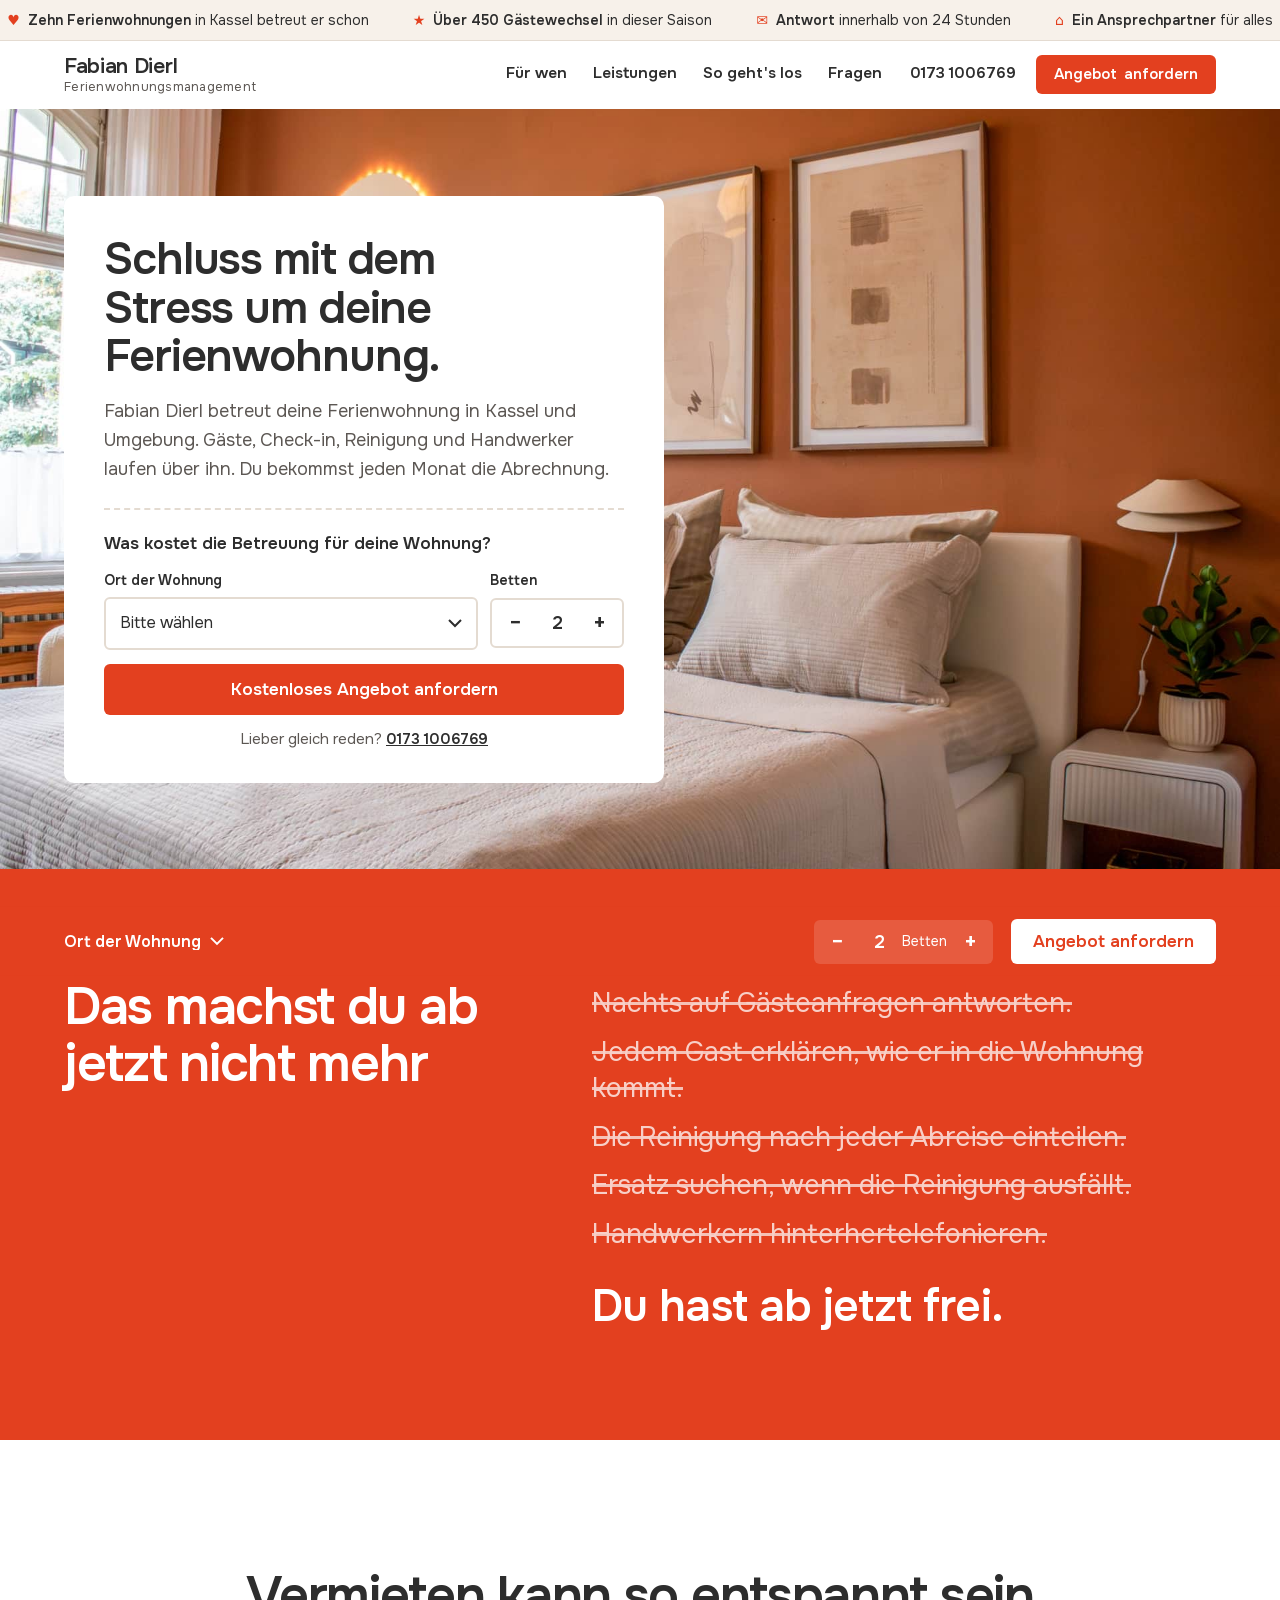
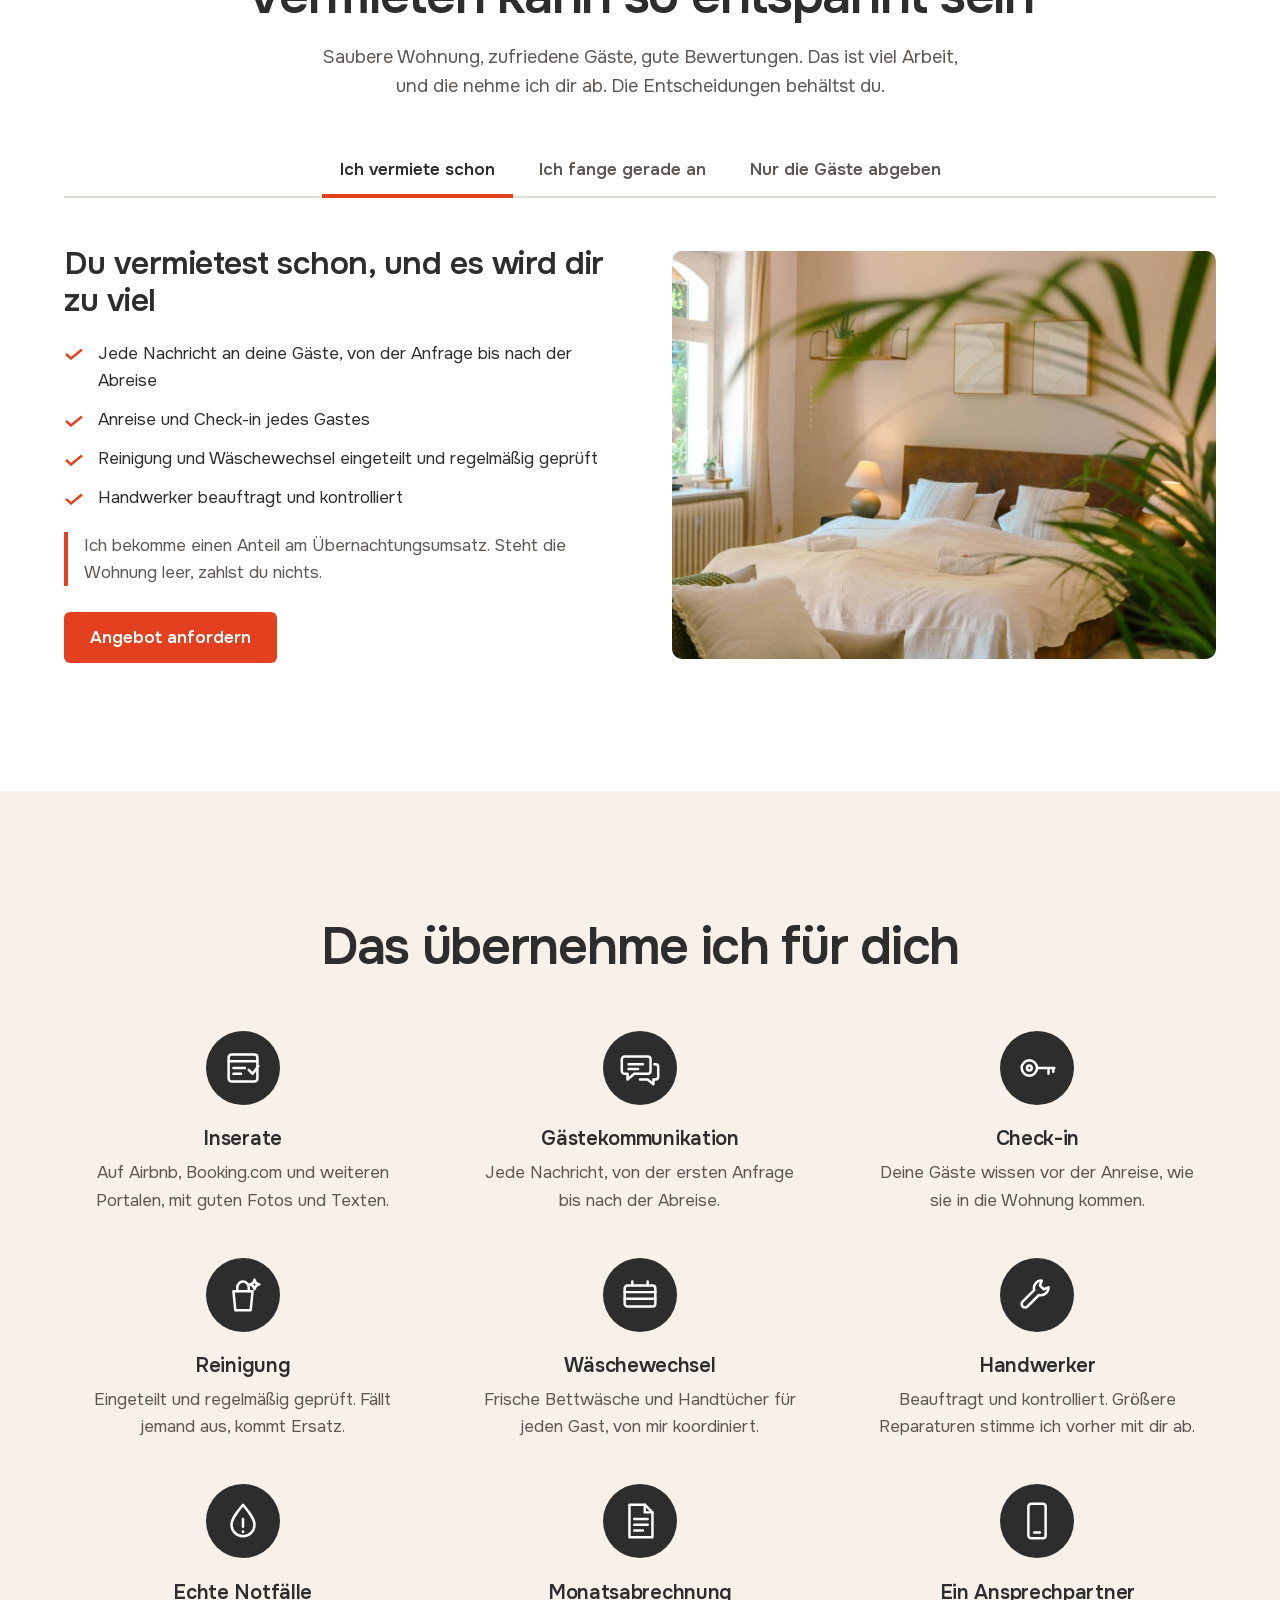
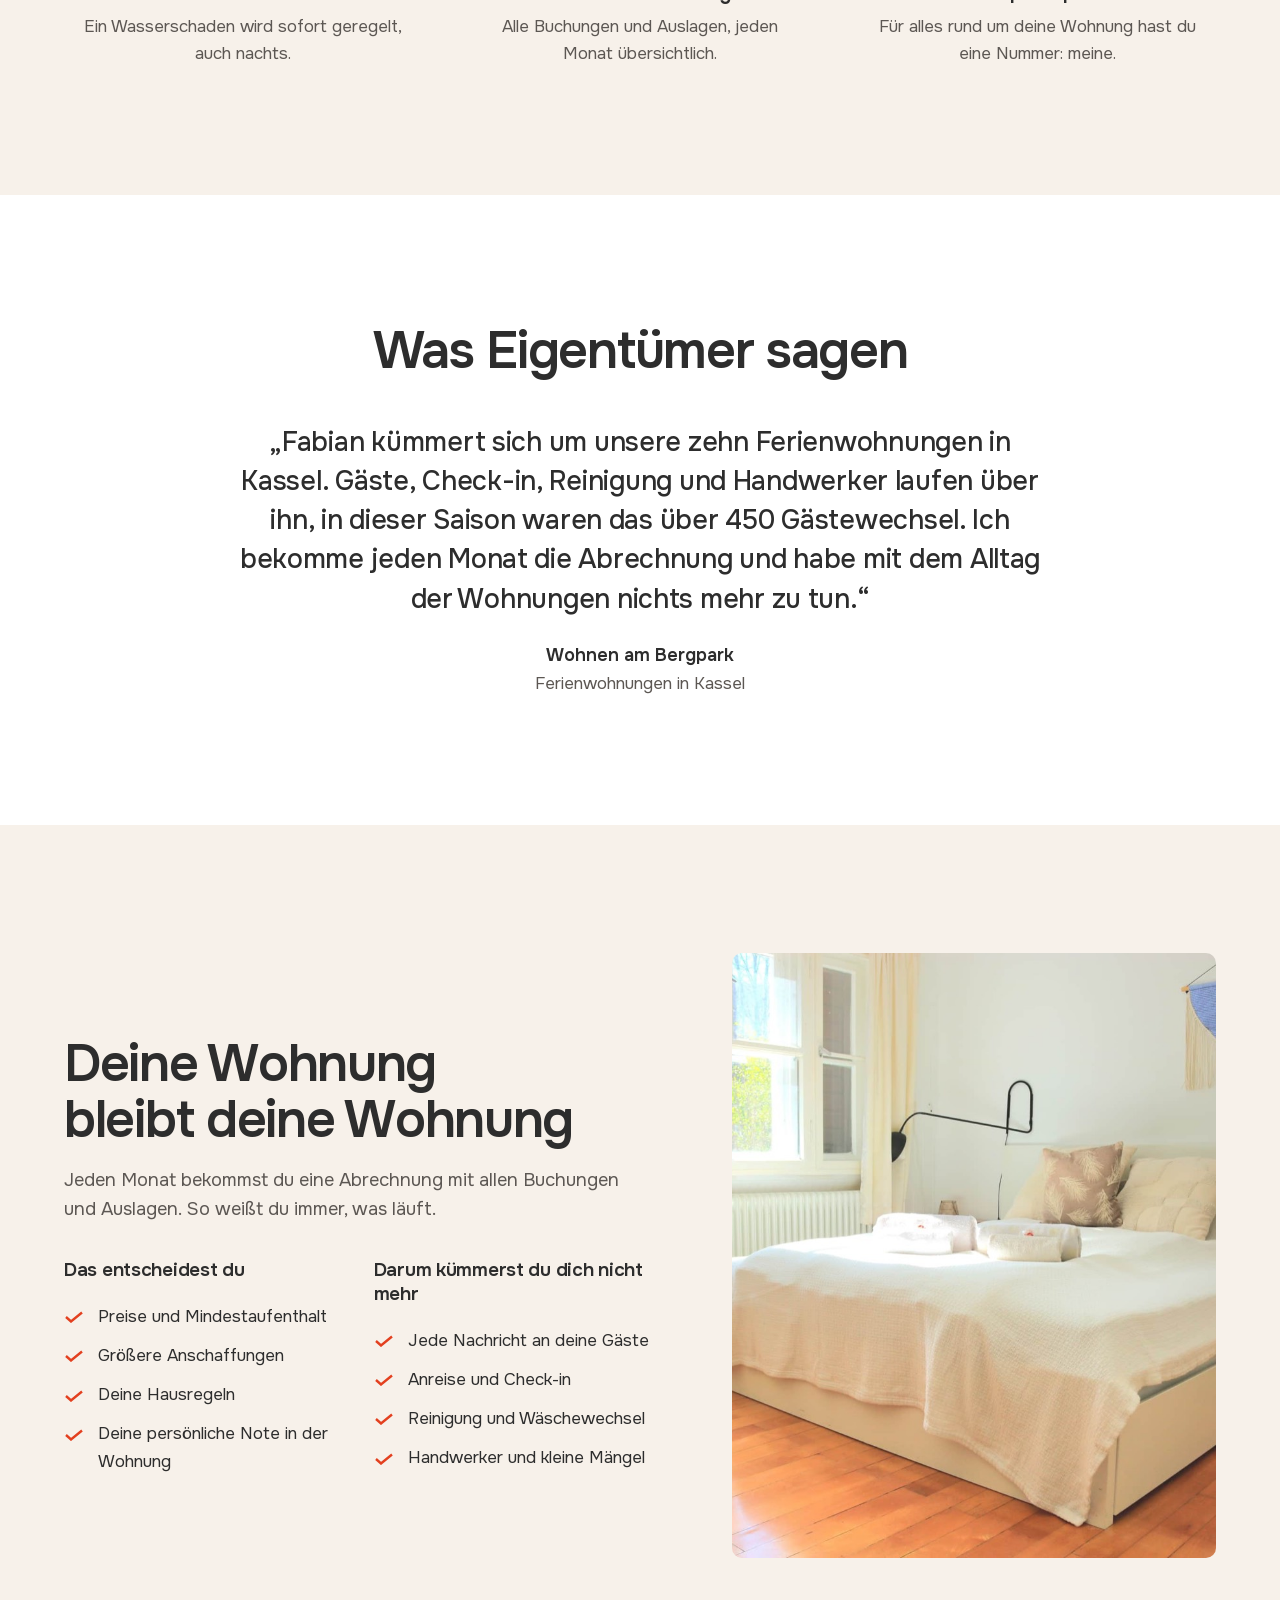
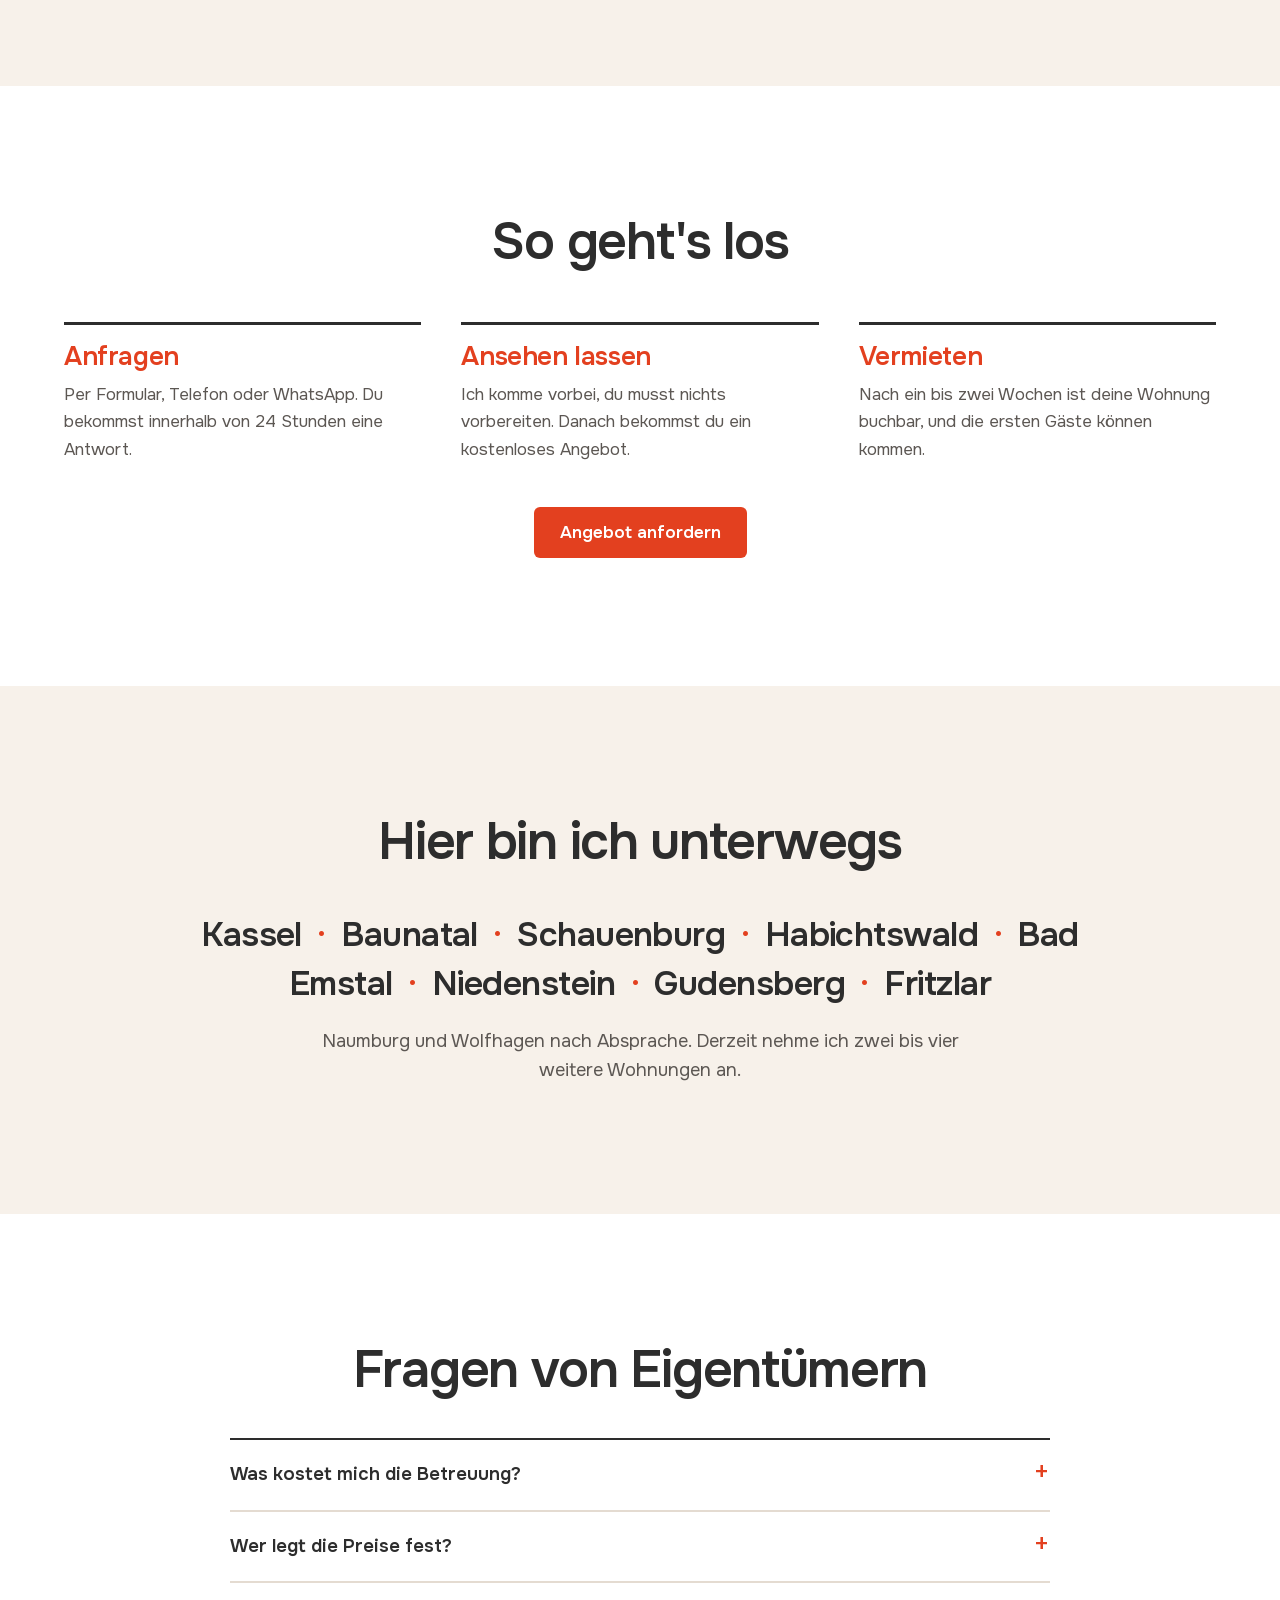
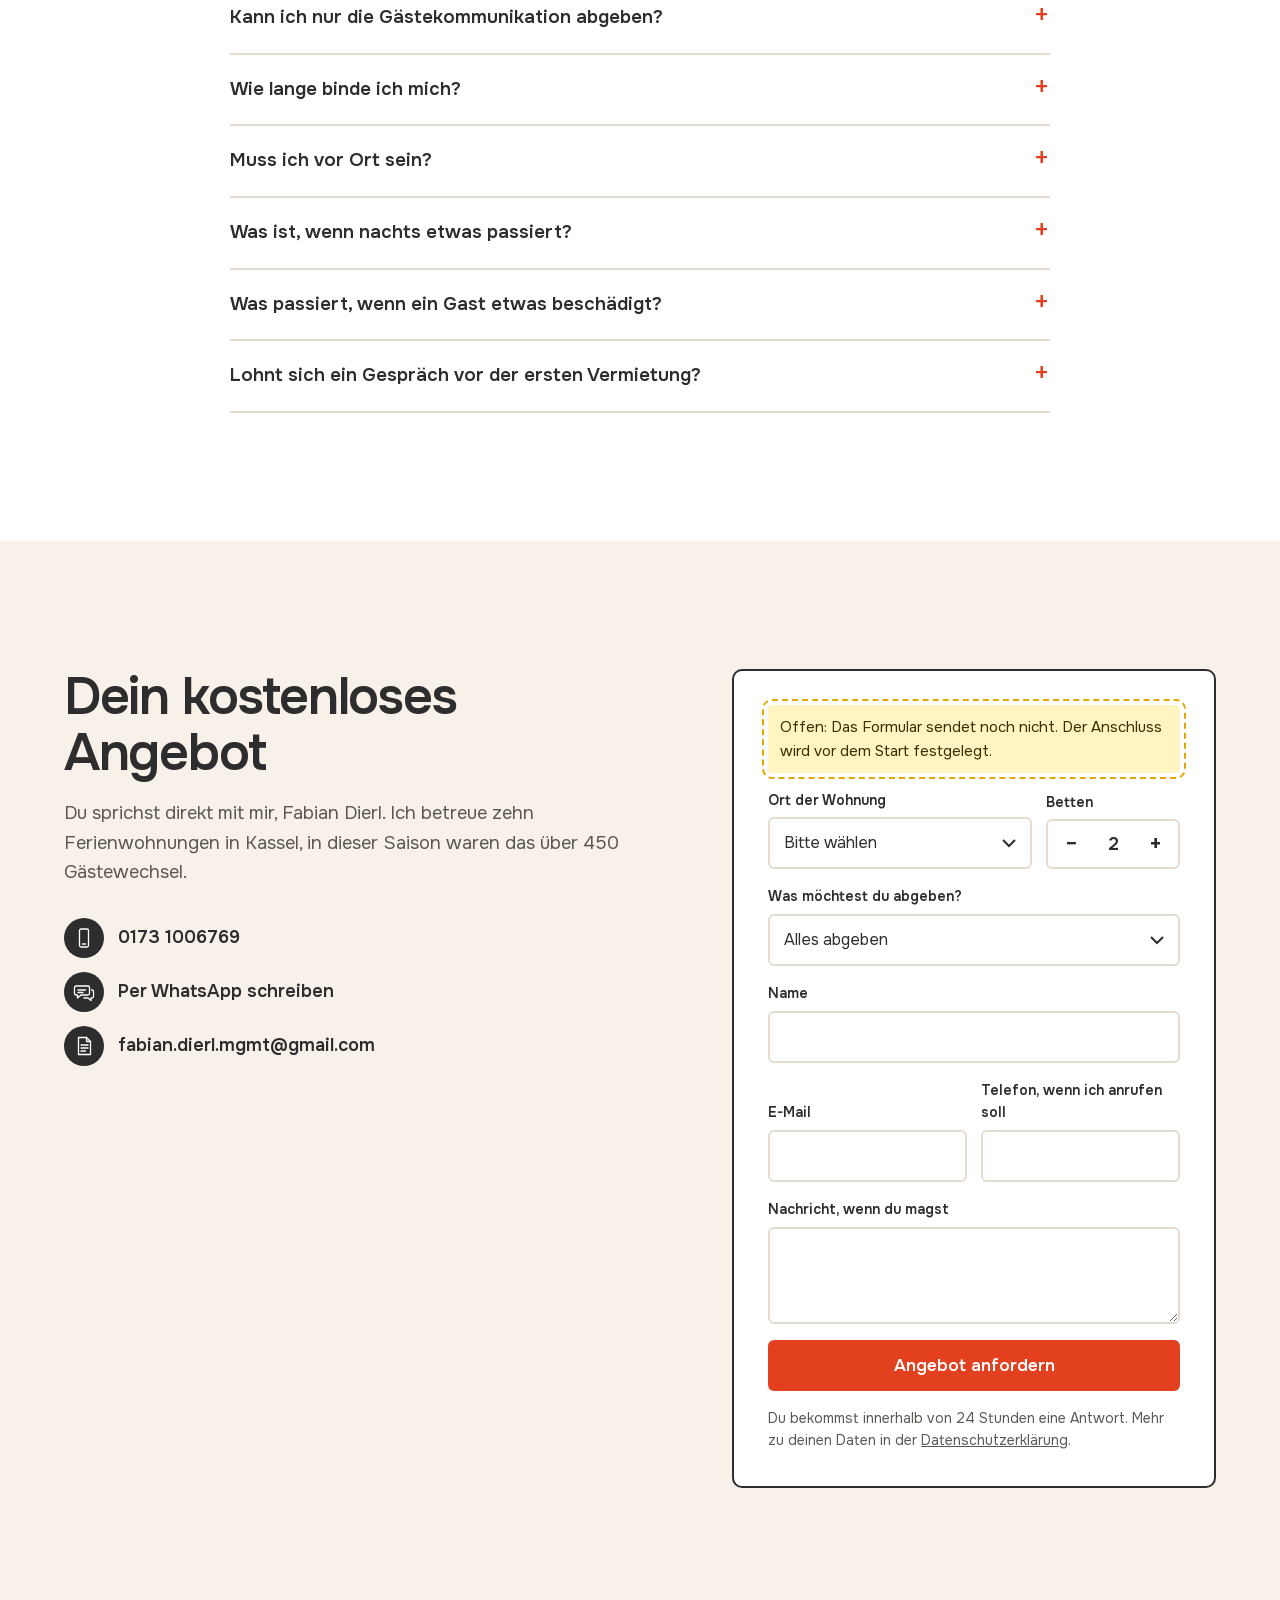
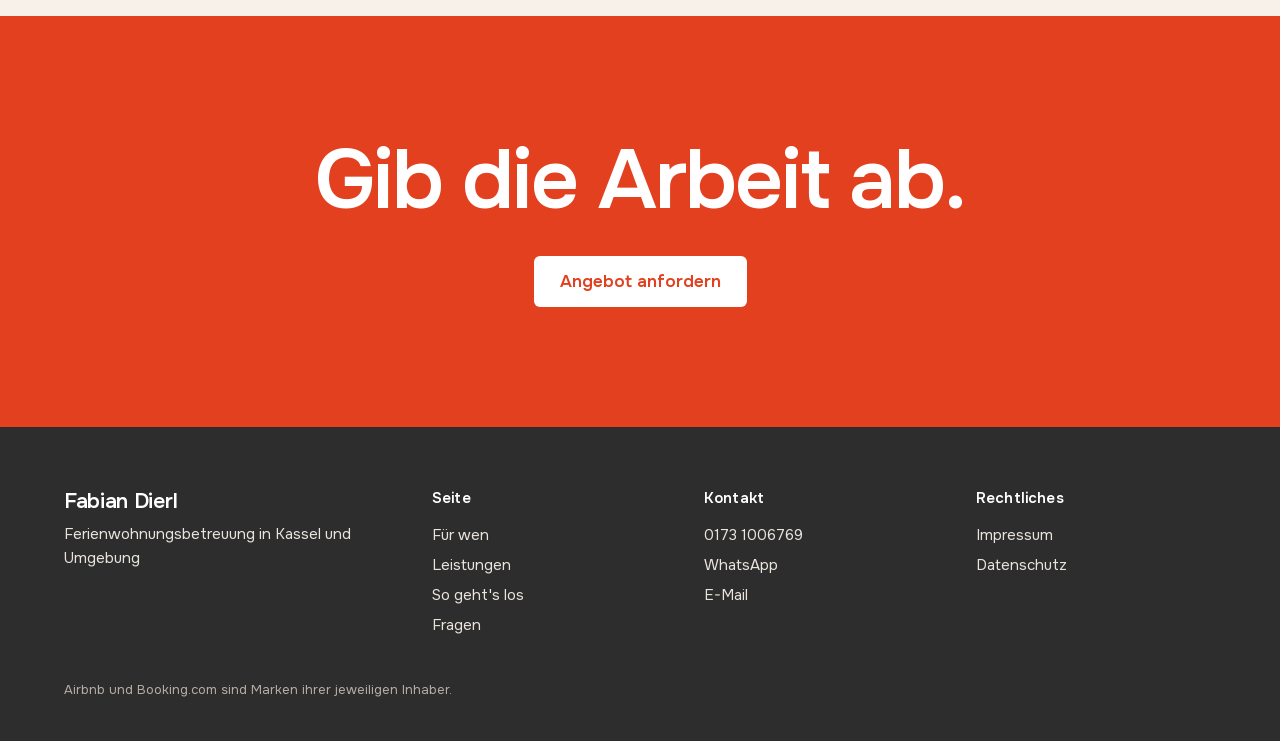
==== commit 3c1b1162: "Du-Form, teils Ich-Form, Wohnort nicht genannt (Fabians Wunsch) Co-Authored-By: Claude Opus 5.5 <nor" ====
--- a/index.html
+++ b/index.html
@@ -4,17 +4,17 @@
 <meta charset="utf-8">
 <meta name="robots" content="noindex, nofollow">
 <meta name="viewport" content="width=device-width, initial-scale=1, viewport-fit=cover">
-<title>Fabian Dierl: Ferienwohnungsbetreuung in Niedenstein, Kassel und Umgebung</title>
-<meta name="description" content="Sie geben Gäste, Check-in, Reinigung und Handwerker Ihrer Ferienwohnung ab. Fabian Dierl aus Niedenstein betreut Wohnungen rund um Kassel. Kostenloses Angebot.">
+<title>Fabian Dierl: Ferienwohnungsbetreuung in Kassel und Umgebung</title>
+<meta name="description" content="Du gibst Gäste, Check-in, Reinigung und Handwerker deiner Ferienwohnung ab. Fabian Dierl betreut Wohnungen in Kassel und Umgebung. Kostenloses Angebot.">
 <meta property="og:type" content="website">
-<meta property="og:title" content="Fabian Dierl: Betreuung für Ihre Ferienwohnung in Kassel und Umgebung">
+<meta property="og:title" content="Fabian Dierl: Betreuung für deine Ferienwohnung in Kassel und Umgebung">
 <meta property="og:description" content="Gäste, Reinigung und Handwerker in einer Hand. Kostenloses Angebot.">
 <meta property="og:image" content="share.jpg">
 <meta name="twitter:card" content="summary_large_image">
 <link rel="icon" href="favicon.svg" type="image/svg+xml">
 <meta name="theme-color" content="#ffffff">
 <!-- <link rel="canonical" href="https://fabian-dierl.de/"> (erst, wenn die Domain gekauft ist) -->
-<!-- Fassung 17.11.2026: Aufbau nach houst.com (Eigentümer-Seite), Farbe und Leiste unten nach superbude.com; gezeichneter Stil verworfen (Aaron 17.11.).
+<!-- Fassung 18.11.2026: Du-Form, teils Ich-Form, Wohnort nicht genannt (Fabian 18.11.). Fassung 17.11.2026: Aufbau nach houst.com (Eigentümer-Seite), Farbe und Leiste unten nach superbude.com; gezeichneter Stil verworfen (Aaron 17.11.).
      Nur Fabians echte Leistungen (angaben-fabian.md, Berichtigung 16.11.). Vorige Fassung: ../vergleich-taste/ -->
 <link rel="preload" href="schriften/Onest-latin.woff2" as="font" type="font/woff2" crossorigin>
 <link rel="stylesheet" href="bude.css">
@@ -41,7 +41,7 @@
     <p><span aria-hidden="true">♥</span> <b>Zehn Ferienwohnungen</b> in Kassel betreut er schon</p>
     <p><span aria-hidden="true">★</span> <b>Über 450 Gästewechsel</b> in dieser Saison</p>
     <p><span aria-hidden="true">✉</span> <b>Antwort</b> innerhalb von 24 Stunden</p>
-    <p><span aria-hidden="true">⌂</span> <b>Wohnt in Niedenstein</b>, schnell vor Ort</p>
+    <p><span aria-hidden="true">⌂</span> <b>Ein Ansprechpartner</b> für alles</p>
   </div>
 </div>
 
@@ -68,10 +68,10 @@
 <section class="start" id="top" aria-labelledby="start-h">
   <img class="start__bild" src="bilder/band-orange.jpg" alt="Helles Schlafzimmer mit terrakottafarbener Wand, Doppelbett und Leselicht" width="1920" height="1280" fetchpriority="high">
   <div class="start__karte">
-    <h1 id="start-h">Schluss mit dem Stress um Ihre Ferienwohnung.</h1>
-    <p class="start__lead">Fabian Dierl aus Niedenstein betreut Ihre Ferienwohnung in Kassel und Umgebung. Gäste, Check-in, Reinigung und Handwerker laufen über ihn. Sie bekommen jeden Monat die Abrechnung.</p>
+    <h1 id="start-h">Schluss mit dem Stress um deine Ferienwohnung.</h1>
+    <p class="start__lead">Fabian Dierl betreut deine Ferienwohnung in Kassel und Umgebung. Gäste, Check-in, Reinigung und Handwerker laufen über ihn. Du bekommst jeden Monat die Abrechnung.</p>
     <form class="schnell" data-schnell action="#anfrage">
-      <p class="schnell__frage">Was kostet die Betreuung für Ihre Wohnung?</p>
+      <p class="schnell__frage">Was kostet die Betreuung für deine Wohnung?</p>
       <div class="schnell__felder">
         <label class="feld">
           <span>Ort der Wohnung</span>
@@ -100,7 +100,7 @@
 <!-- 2 Die Liste, die wegfällt (bleibt aus der vorigen Fassung) -->
 <section class="band band--rot" aria-labelledby="weg-h">
   <div class="wrap weg">
-    <h2 id="weg-h">Das machen Sie ab jetzt nicht mehr</h2>
+    <h2 id="weg-h">Das machst du ab jetzt nicht mehr</h2>
     <ul class="weg__liste" data-streichen>
       <li>Nachts auf Gästeanfragen antworten.</li>
       <li>Jedem Gast erklären, wie er in die Wohnung kommt.</li>
@@ -108,7 +108,7 @@
       <li>Ersatz suchen, wenn die Reinigung ausfällt.</li>
       <li>Handwerkern hinterhertelefonieren.</li>
     </ul>
-    <p class="weg__schluss">Sie haben ab jetzt frei.</p>
+    <p class="weg__schluss">Du hast ab jetzt frei.</p>
   </div>
 </section>
 
@@ -116,10 +116,10 @@
 <section class="abschnitt" id="wege" aria-labelledby="wege-h">
   <div class="wrap">
     <h2 id="wege-h">Vermieten kann so entspannt sein</h2>
-    <p class="vorspann">Saubere Wohnung, zufriedene Gäste, gute Bewertungen. Das ist viel Arbeit, und die nimmt Ihnen Fabian ab. Die Entscheidungen behalten Sie.</p>
+    <p class="vorspann">Saubere Wohnung, zufriedene Gäste, gute Bewertungen. Das ist viel Arbeit, und die nehme ich dir ab. Die Entscheidungen behältst du.</p>
 
     <div class="reiter" data-reiter>
-      <div class="reiter__leiste" role="tablist" aria-label="Ihre Lage">
+      <div class="reiter__leiste" role="tablist" aria-label="Deine Lage">
         <button role="tab" id="t-schon" aria-controls="p-schon" aria-selected="true">Ich vermiete schon</button>
         <button role="tab" id="t-neu" aria-controls="p-neu" aria-selected="false" tabindex="-1">Ich fange gerade an</button>
         <button role="tab" id="t-gaeste" aria-controls="p-gaeste" aria-selected="false" tabindex="-1">Nur die Gäste abgeben</button>
@@ -127,14 +127,14 @@
 
       <div class="reiter__feld" role="tabpanel" id="p-schon" aria-labelledby="t-schon">
         <div class="reiter__text">
-          <h3>Sie vermieten schon, und es wird Ihnen zu viel</h3>
-          <ul class="haken">
-            <li>Jede Nachricht an Ihre Gäste, von der Anfrage bis nach der Abreise</li>
+          <h3>Du vermietest schon, und es wird dir zu viel</h3>
+          <ul class="haken">
+            <li>Jede Nachricht an deine Gäste, von der Anfrage bis nach der Abreise</li>
             <li>Anreise und Check-in jedes Gastes</li>
             <li>Reinigung und Wäschewechsel eingeteilt und regelmäßig geprüft</li>
             <li>Handwerker beauftragt und kontrolliert</li>
           </ul>
-          <p class="reiter__geld">Fabian bekommt einen Anteil am Übernachtungsumsatz. Steht die Wohnung leer, zahlen Sie nichts.</p>
+          <p class="reiter__geld">Ich bekomme einen Anteil am Übernachtungsumsatz. Steht die Wohnung leer, zahlst du nichts.</p>
           <a class="knopf" href="#anfrage" data-paket="Alles abgeben">Angebot anfordern</a>
         </div>
         <img loading="lazy" decoding="async" src="bilder/band-pflanze.jpg" alt="Schlafzimmer mit Doppelbett, Grünpflanze und Licht vom Fenster" width="1440" height="960">
@@ -142,14 +142,14 @@
 
       <div class="reiter__feld" role="tabpanel" id="p-neu" aria-labelledby="t-neu" hidden>
         <div class="reiter__text">
-          <h3>Sie haben eine Wohnung und wollen an Gäste vermieten</h3>
-          <ul class="haken">
-            <li>Besichtigung und ehrliche Einschätzung, ob es sich für Sie rechnet</li>
-            <li>Fotos und Texte für Ihre Inserate</li>
+          <h3>Du hast eine Wohnung und willst an Gäste vermieten</h3>
+          <ul class="haken">
+            <li>Besichtigung und ehrliche Einschätzung, ob es sich für dich rechnet</li>
+            <li>Fotos und Texte für deine Inserate</li>
             <li>Inserate auf Airbnb, Booking.com und weiteren Portalen</li>
-            <li>Ein Ablauf für den Check-in, einmal mit Ihnen festgelegt</li>
-          </ul>
-          <p class="reiter__geld">Für die Einrichtung gibt es eine einmalige Pauschale. Nach ein bis zwei Wochen ist Ihre Wohnung buchbar.</p>
+            <li>Ein Ablauf für den Check-in, einmal mit dir festgelegt</li>
+          </ul>
+          <p class="reiter__geld">Für die Einrichtung gibt es eine einmalige Pauschale. Nach ein bis zwei Wochen ist deine Wohnung buchbar.</p>
           <a class="knopf" href="#anfrage" data-paket="Neu anfangen">Angebot anfordern</a>
         </div>
         <img loading="lazy" decoding="async" src="bilder/start.jpg" alt="Küche unter der Dachschräge mit rundem Esstisch und warmem Licht" width="1440" height="960">
@@ -157,14 +157,14 @@
 
       <div class="reiter__feld" role="tabpanel" id="p-gaeste" aria-labelledby="t-gaeste" hidden>
         <div class="reiter__text">
-          <h3>Sie kümmern sich um die Wohnung, Fabian um die Gäste</h3>
+          <h3>Du kümmerst dich um die Wohnung, ich mich um die Gäste</h3>
           <ul class="haken">
             <li>Antwort auf jede Anfrage und Buchung</li>
             <li>Hilfe bei Fragen während des Aufenthalts</li>
             <li>Alles Nötige zu Anreise und Check-in</li>
             <li>Nachricht nach der Abreise mit der Bitte um eine Bewertung</li>
           </ul>
-          <p class="reiter__geld">Wie dieser Teil abgerechnet wird, steht in Ihrem Angebot.</p>
+          <p class="reiter__geld">Wie dieser Teil abgerechnet wird, steht in deinem Angebot.</p>
           <a class="knopf" href="#anfrage" data-paket="Nur Gästekommunikation">Angebot anfordern</a>
         </div>
         <img loading="lazy" decoding="async" src="bilder/wohnung-herkules.jpg" alt="Schlafzimmer mit grünem Bücherregal, Doppelbett und Hängelampe" width="1000" height="667">
@@ -176,17 +176,17 @@
 <!-- 4 Leistungen als Raster (Aufbau Houst: Complete management service) -->
 <section class="abschnitt abschnitt--sand" id="leistungen" aria-labelledby="leist-h">
   <div class="wrap">
-    <h2 id="leist-h">Das übernimmt Fabian für Sie</h2>
+    <h2 id="leist-h">Das übernehme ich für dich</h2>
     <ul class="raster">
       <li><svg class="ikon" aria-hidden="true"><use href="#i-inserat"/></svg><h3>Inserate</h3><p>Auf Airbnb, Booking.com und weiteren Portalen, mit guten Fotos und Texten.</p></li>
       <li><svg class="ikon" aria-hidden="true"><use href="#i-gaeste"/></svg><h3>Gästekommunikation</h3><p>Jede Nachricht, von der ersten Anfrage bis nach der Abreise.</p></li>
-      <li><svg class="ikon" aria-hidden="true"><use href="#i-schluessel"/></svg><h3>Check-in</h3><p>Ihre Gäste wissen vor der Anreise, wie sie in die Wohnung kommen.</p></li>
+      <li><svg class="ikon" aria-hidden="true"><use href="#i-schluessel"/></svg><h3>Check-in</h3><p>Deine Gäste wissen vor der Anreise, wie sie in die Wohnung kommen.</p></li>
       <li><svg class="ikon" aria-hidden="true"><use href="#i-reinigung"/></svg><h3>Reinigung</h3><p>Eingeteilt und regelmäßig geprüft. Fällt jemand aus, kommt Ersatz.</p></li>
-      <li><svg class="ikon" aria-hidden="true"><use href="#i-waesche"/></svg><h3>Wäschewechsel</h3><p>Frische Bettwäsche und Handtücher für jeden Gast, von Fabian koordiniert.</p></li>
-      <li><svg class="ikon" aria-hidden="true"><use href="#i-handwerk"/></svg><h3>Handwerker</h3><p>Beauftragt und kontrolliert. Größere Reparaturen stimmt Fabian vorher mit Ihnen ab.</p></li>
+      <li><svg class="ikon" aria-hidden="true"><use href="#i-waesche"/></svg><h3>Wäschewechsel</h3><p>Frische Bettwäsche und Handtücher für jeden Gast, von mir koordiniert.</p></li>
+      <li><svg class="ikon" aria-hidden="true"><use href="#i-handwerk"/></svg><h3>Handwerker</h3><p>Beauftragt und kontrolliert. Größere Reparaturen stimme ich vorher mit dir ab.</p></li>
       <li><svg class="ikon" aria-hidden="true"><use href="#i-notfall"/></svg><h3>Echte Notfälle</h3><p>Ein Wasserschaden wird sofort geregelt, auch nachts.</p></li>
       <li><svg class="ikon" aria-hidden="true"><use href="#i-abrechnung"/></svg><h3>Monatsabrechnung</h3><p>Alle Buchungen und Auslagen, jeden Monat übersichtlich.</p></li>
-      <li><svg class="ikon" aria-hidden="true"><use href="#i-telefon"/></svg><h3>Ein Ansprechpartner</h3><p>Für alles rund um Ihre Wohnung haben Sie eine Nummer.</p></li>
+      <li><svg class="ikon" aria-hidden="true"><use href="#i-telefon"/></svg><h3>Ein Ansprechpartner</h3><p>Für alles rund um deine Wohnung hast du eine Nummer: meine.</p></li>
     </ul>
   </div>
 </section>
@@ -208,22 +208,22 @@
 <section class="abschnitt abschnitt--sand" aria-labelledby="bleibt-h">
   <div class="wrap zwei">
     <div>
-      <h2 id="bleibt-h">Ihre Wohnung bleibt Ihre Wohnung</h2>
-      <p class="vorspann">Jeden Monat bekommen Sie eine Abrechnung mit allen Buchungen und Auslagen. So wissen Sie immer, was läuft.</p>
+      <h2 id="bleibt-h">Deine Wohnung bleibt deine Wohnung</h2>
+      <p class="vorspann">Jeden Monat bekommst du eine Abrechnung mit allen Buchungen und Auslagen. So weißt du immer, was läuft.</p>
       <div class="listen">
         <div>
-          <h3>Das entscheiden Sie</h3>
+          <h3>Das entscheidest du</h3>
           <ul class="haken">
             <li>Preise und Mindestaufenthalt</li>
             <li>Größere Anschaffungen</li>
-            <li>Ihre Hausregeln</li>
-            <li>Ihre persönliche Note in der Wohnung</li>
+            <li>Deine Hausregeln</li>
+            <li>Deine persönliche Note in der Wohnung</li>
           </ul>
         </div>
         <div>
-          <h3>Darum kümmern Sie sich nicht mehr</h3>
-          <ul class="haken">
-            <li>Jede Nachricht an Ihre Gäste</li>
+          <h3>Darum kümmerst du dich nicht mehr</h3>
+          <ul class="haken">
+            <li>Jede Nachricht an deine Gäste</li>
             <li>Anreise und Check-in</li>
             <li>Reinigung und Wäschewechsel</li>
             <li>Handwerker und kleine Mängel</li>
@@ -240,9 +240,9 @@
   <div class="wrap">
     <h2 id="ablauf-h">So geht's los</h2>
     <ol class="schritte">
-      <li><h3>Anfragen</h3><p>Per Formular, Telefon oder WhatsApp. Sie bekommen innerhalb von 24 Stunden eine Antwort.</p></li>
-      <li><h3>Ansehen lassen</h3><p>Fabian kommt vorbei, Sie müssen nichts vorbereiten. Danach bekommen Sie ein kostenloses Angebot.</p></li>
-      <li><h3>Vermieten</h3><p>Nach ein bis zwei Wochen ist Ihre Wohnung buchbar, und die ersten Gäste können kommen.</p></li>
+      <li><h3>Anfragen</h3><p>Per Formular, Telefon oder WhatsApp. Du bekommst innerhalb von 24 Stunden eine Antwort.</p></li>
+      <li><h3>Ansehen lassen</h3><p>Ich komme vorbei, du musst nichts vorbereiten. Danach bekommst du ein kostenloses Angebot.</p></li>
+      <li><h3>Vermieten</h3><p>Nach ein bis zwei Wochen ist deine Wohnung buchbar, und die ersten Gäste können kommen.</p></li>
     </ol>
     <a class="knopf" href="#anfrage">Angebot anfordern</a>
   </div>
@@ -251,9 +251,9 @@
 <!-- 8 Wo (Aufbau Houst: Global company, local knowledge) -->
 <section class="abschnitt abschnitt--sand" aria-labelledby="orte-h">
   <div class="wrap">
-    <h2 id="orte-h">Hier ist Fabian zu Hause</h2>
-    <p class="orte">Niedenstein <span aria-hidden="true">·</span> Kassel <span aria-hidden="true">·</span> Bad Emstal <span aria-hidden="true">·</span> Gudensberg <span aria-hidden="true">·</span> Fritzlar <span aria-hidden="true">·</span> Baunatal <span aria-hidden="true">·</span> Schauenburg <span aria-hidden="true">·</span> Habichtswald</p>
-    <p class="vorspann">Naumburg und Wolfhagen nach Absprache. Derzeit nimmt Fabian zwei bis vier weitere Wohnungen an.</p>
+    <h2 id="orte-h">Hier bin ich unterwegs</h2>
+    <p class="orte">Kassel <span aria-hidden="true">·</span> Baunatal <span aria-hidden="true">·</span> Schauenburg <span aria-hidden="true">·</span> Habichtswald <span aria-hidden="true">·</span> Bad Emstal <span aria-hidden="true">·</span> Niedenstein <span aria-hidden="true">·</span> Gudensberg <span aria-hidden="true">·</span> Fritzlar</p>
+    <p class="vorspann">Naumburg und Wolfhagen nach Absprache. Derzeit nehme ich zwei bis vier weitere Wohnungen an.</p>
   </div>
 </section>
 
@@ -262,14 +262,14 @@
   <div class="wrap schmal">
     <h2 id="fragen-h">Fragen von Eigentümern</h2>
     <div class="faq">
-      <details><summary>Was kostet mich die Betreuung?</summary><p>Geben Sie alles ab, bekommt Fabian einen festen Anteil am Übernachtungsumsatz. Steht die Wohnung leer, zahlen Sie nichts. Die genauen Zahlen stehen in Ihrem Angebot.</p></details>
-      <details><summary>Wer legt die Preise fest?</summary><p>Sie. Preise und Mindestaufenthalt bleiben Ihre Entscheidung.</p></details>
-      <details><summary>Kann ich nur die Gästekommunikation abgeben?</summary><p>Ja. Dann beantwortet Fabian alle Nachrichten Ihrer Gäste. Reinigung und Wohnung bleiben bei Ihnen.</p></details>
+      <details><summary>Was kostet mich die Betreuung?</summary><p>Gibst du alles ab, bekomme ich einen festen Anteil am Übernachtungsumsatz. Steht die Wohnung leer, zahlst du nichts. Die genauen Zahlen stehen in deinem Angebot.</p></details>
+      <details><summary>Wer legt die Preise fest?</summary><p>Du. Preise und Mindestaufenthalt bleiben deine Entscheidung.</p></details>
+      <details><summary>Kann ich nur die Gästekommunikation abgeben?</summary><p>Ja. Dann beantworte ich alle Nachrichten deiner Gäste. Reinigung und Wohnung bleiben bei dir.</p></details>
       <details><summary>Wie lange binde ich mich?</summary><p><span class="luecke">Offen: Laufzeit und Kündigung mit Fabian klären.</span></p></details>
-      <details><summary>Muss ich vor Ort sein?</summary><p>Nein. Fabian kümmert sich um Anreise und Check-in Ihrer Gäste. Reinigung und Handwerker werden für Sie eingeteilt.</p></details>
+      <details><summary>Muss ich vor Ort sein?</summary><p>Nein. Ich kümmere mich um Anreise und Check-in deiner Gäste und teile Reinigung und Handwerker für dich ein.</p></details>
       <details><summary>Was ist, wenn nachts etwas passiert?</summary><p>Echte Notfälle wie ein Wasserschaden werden sofort geregelt.</p></details>
       <details><summary>Was passiert, wenn ein Gast etwas beschädigt?</summary><p><span class="luecke">Offen: Schäden klärt Fabian mit dem Gast und der Plattform. Mit Fabian bestätigen.</span></p></details>
-      <details><summary>Lohnt sich ein Gespräch vor der ersten Vermietung?</summary><p>Ja. Nach der Besichtigung wissen Sie, ob sich die Vermietung an Gäste für Ihre Wohnung rechnet.</p></details>
+      <details><summary>Lohnt sich ein Gespräch vor der ersten Vermietung?</summary><p>Ja. Nach der Besichtigung weißt du, ob sich die Vermietung an Gäste für deine Wohnung rechnet.</p></details>
     </div>
   </div>
 </section>
@@ -278,11 +278,11 @@
 <section class="abschnitt abschnitt--sand" id="anfrage" aria-labelledby="anfrage-h">
   <div class="wrap zwei zwei--anfrage">
     <div>
-      <h2 id="anfrage-h">Ihr kostenloses Angebot</h2>
-      <p class="vorspann">Sie sprechen direkt mit Fabian Dierl aus Niedenstein. Er betreut zehn Ferienwohnungen in Kassel, in dieser Saison über 450 Gästewechsel.</p>
+      <h2 id="anfrage-h">Dein kostenloses Angebot</h2>
+      <p class="vorspann">Du sprichst direkt mit mir, Fabian Dierl. Ich betreue zehn Ferienwohnungen in Kassel, in dieser Saison waren das über 450 Gästewechsel.</p>
       <div class="kontaktwege">
         <a href="tel:+491731006769"><svg class="ikon ikon--klein" aria-hidden="true"><use href="#i-telefon"/></svg>0173 1006769</a>
-        <a href="https://wa.me/491731006769" rel="noopener"><svg class="ikon ikon--klein" aria-hidden="true"><use href="#i-gaeste"/></svg>WhatsApp an Fabian</a>
+        <a href="https://wa.me/491731006769" rel="noopener"><svg class="ikon ikon--klein" aria-hidden="true"><use href="#i-gaeste"/></svg>Per WhatsApp schreiben</a>
         <a href="mailto:fabian.dierl.mgmt@gmail.com"><svg class="ikon ikon--klein" aria-hidden="true"><use href="#i-abrechnung"/></svg>fabian.dierl.mgmt@gmail.com</a>
       </div>
     </div>
@@ -307,7 +307,7 @@
           </div>
         </div>
       </div>
-      <label class="feld"><span>Was möchten Sie abgeben?</span>
+      <label class="feld"><span>Was möchtest du abgeben?</span>
         <select name="paket" data-paket-feld>
           <option>Alles abgeben</option><option>Neu anfangen</option><option>Nur Gästekommunikation</option><option>Weiß ich noch nicht</option>
         </select>
@@ -315,18 +315,18 @@
       <label class="feld"><span>Name</span><input name="name" autocomplete="name" required></label>
       <div class="formular__reihe">
         <label class="feld"><span>E-Mail</span><input name="email" type="email" autocomplete="email" required></label>
-        <label class="feld"><span>Telefon, wenn Fabian anrufen soll</span><input name="telefon" type="tel" autocomplete="tel"></label>
-      </div>
-      <label class="feld"><span>Nachricht, wenn Sie mögen</span><textarea name="nachricht" rows="3"></textarea></label>
-      <p class="formular__fehler" data-fehler hidden>Bitte tragen Sie Namen und eine E-Mail-Adresse mit @ ein.</p>
+        <label class="feld"><span>Telefon, wenn ich anrufen soll</span><input name="telefon" type="tel" autocomplete="tel"></label>
+      </div>
+      <label class="feld"><span>Nachricht, wenn du magst</span><textarea name="nachricht" rows="3"></textarea></label>
+      <p class="formular__fehler" data-fehler hidden>Bitte trag deinen Namen und eine E-Mail-Adresse mit @ ein.</p>
       <button class="knopf knopf--breit" type="submit">Angebot anfordern</button>
-      <p class="klein">Sie bekommen innerhalb von 24 Stunden eine Antwort. Mehr zu Ihren Daten in der <a href="datenschutz.html">Datenschutzerklärung</a>.</p>
+      <p class="klein">Du bekommst innerhalb von 24 Stunden eine Antwort. Mehr zu deinen Daten in der <a href="datenschutz.html">Datenschutzerklärung</a>.</p>
     </form>
   </div>
 </section>
 
 <section class="schluss" aria-labelledby="schluss-h">
-  <h2 id="schluss-h">Geben Sie die Arbeit ab.</h2>
+  <h2 id="schluss-h">Gib die Arbeit ab.</h2>
   <a class="knopf knopf--weiss" href="#anfrage">Angebot anfordern</a>
 </section>
 
@@ -336,7 +336,7 @@
   <div class="wrap fuss__spalten">
     <div>
       <p class="marke__name">Fabian Dierl</p>
-      <p>Ferienwohnungsbetreuung in Niedenstein, Kassel und Umgebung</p>
+      <p>Ferienwohnungsbetreuung in Kassel und Umgebung</p>
     </div>
     <div>
       <h3>Seite</h3>
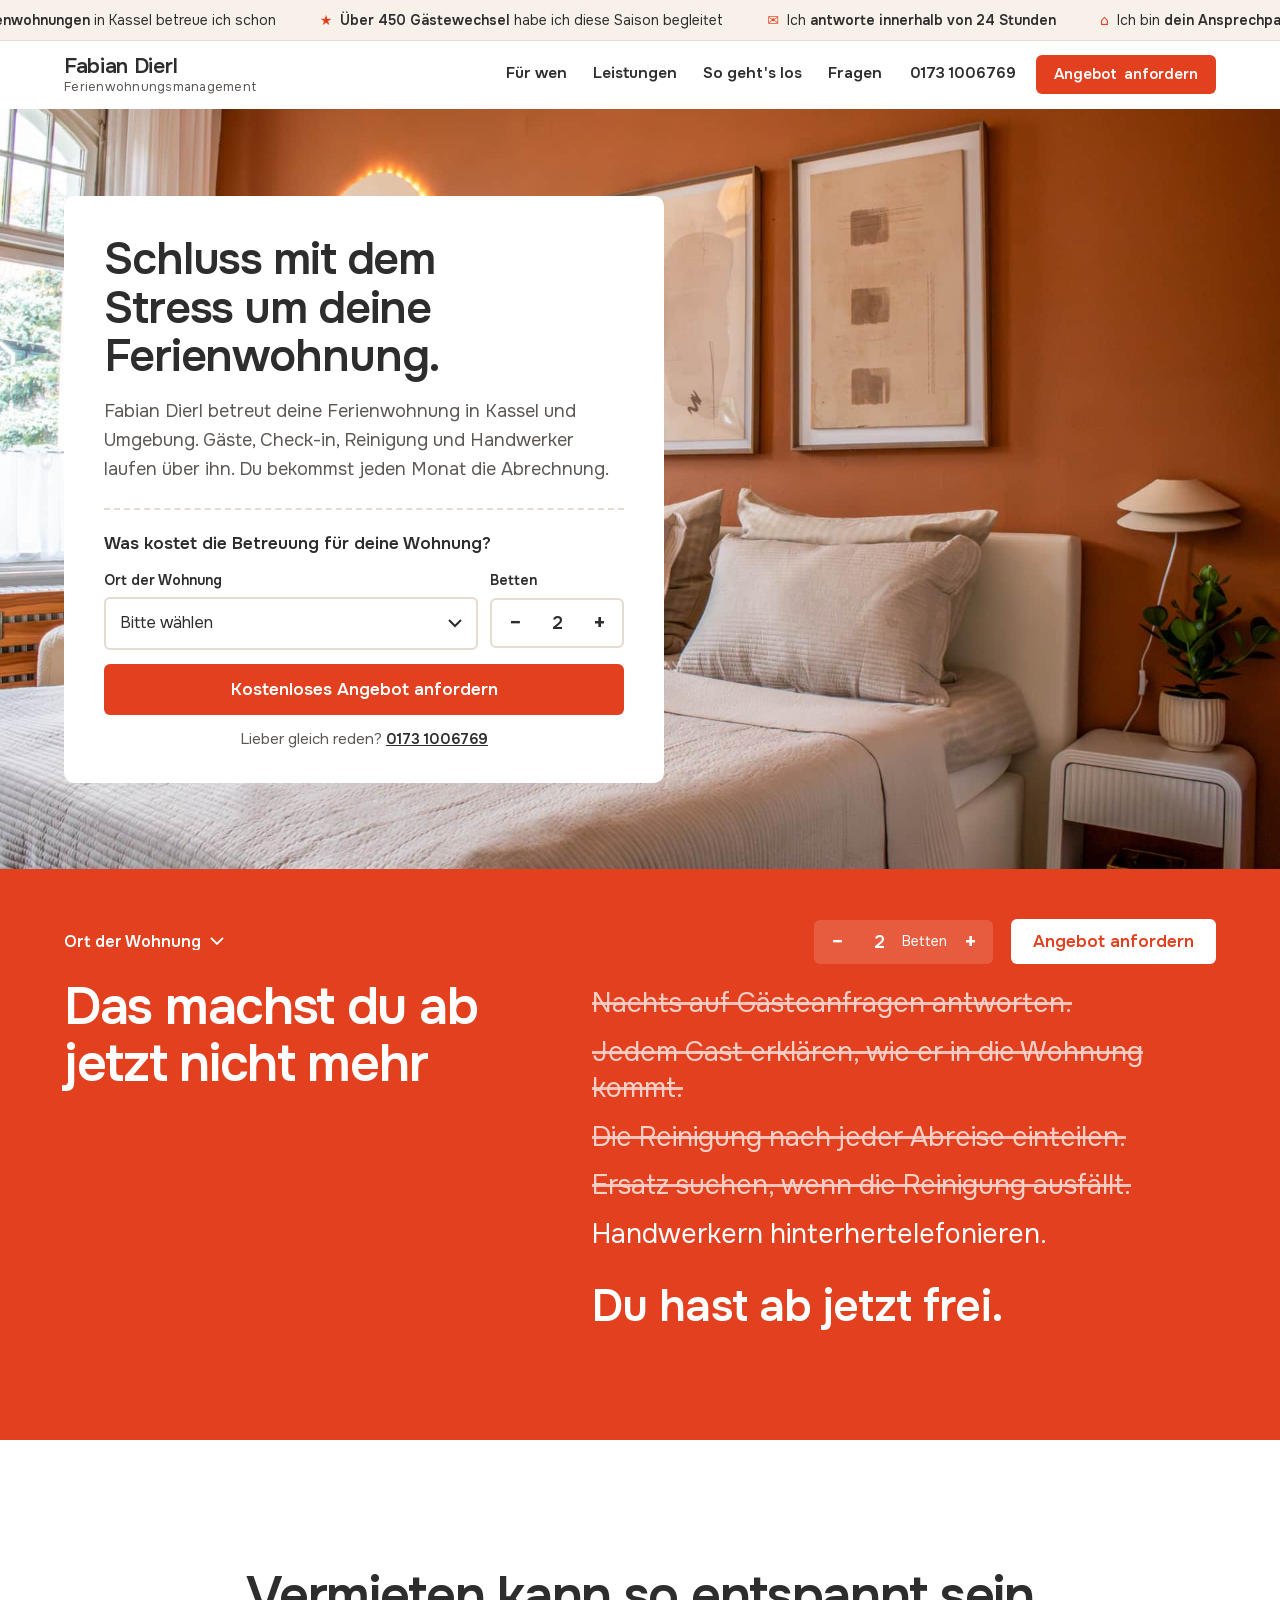
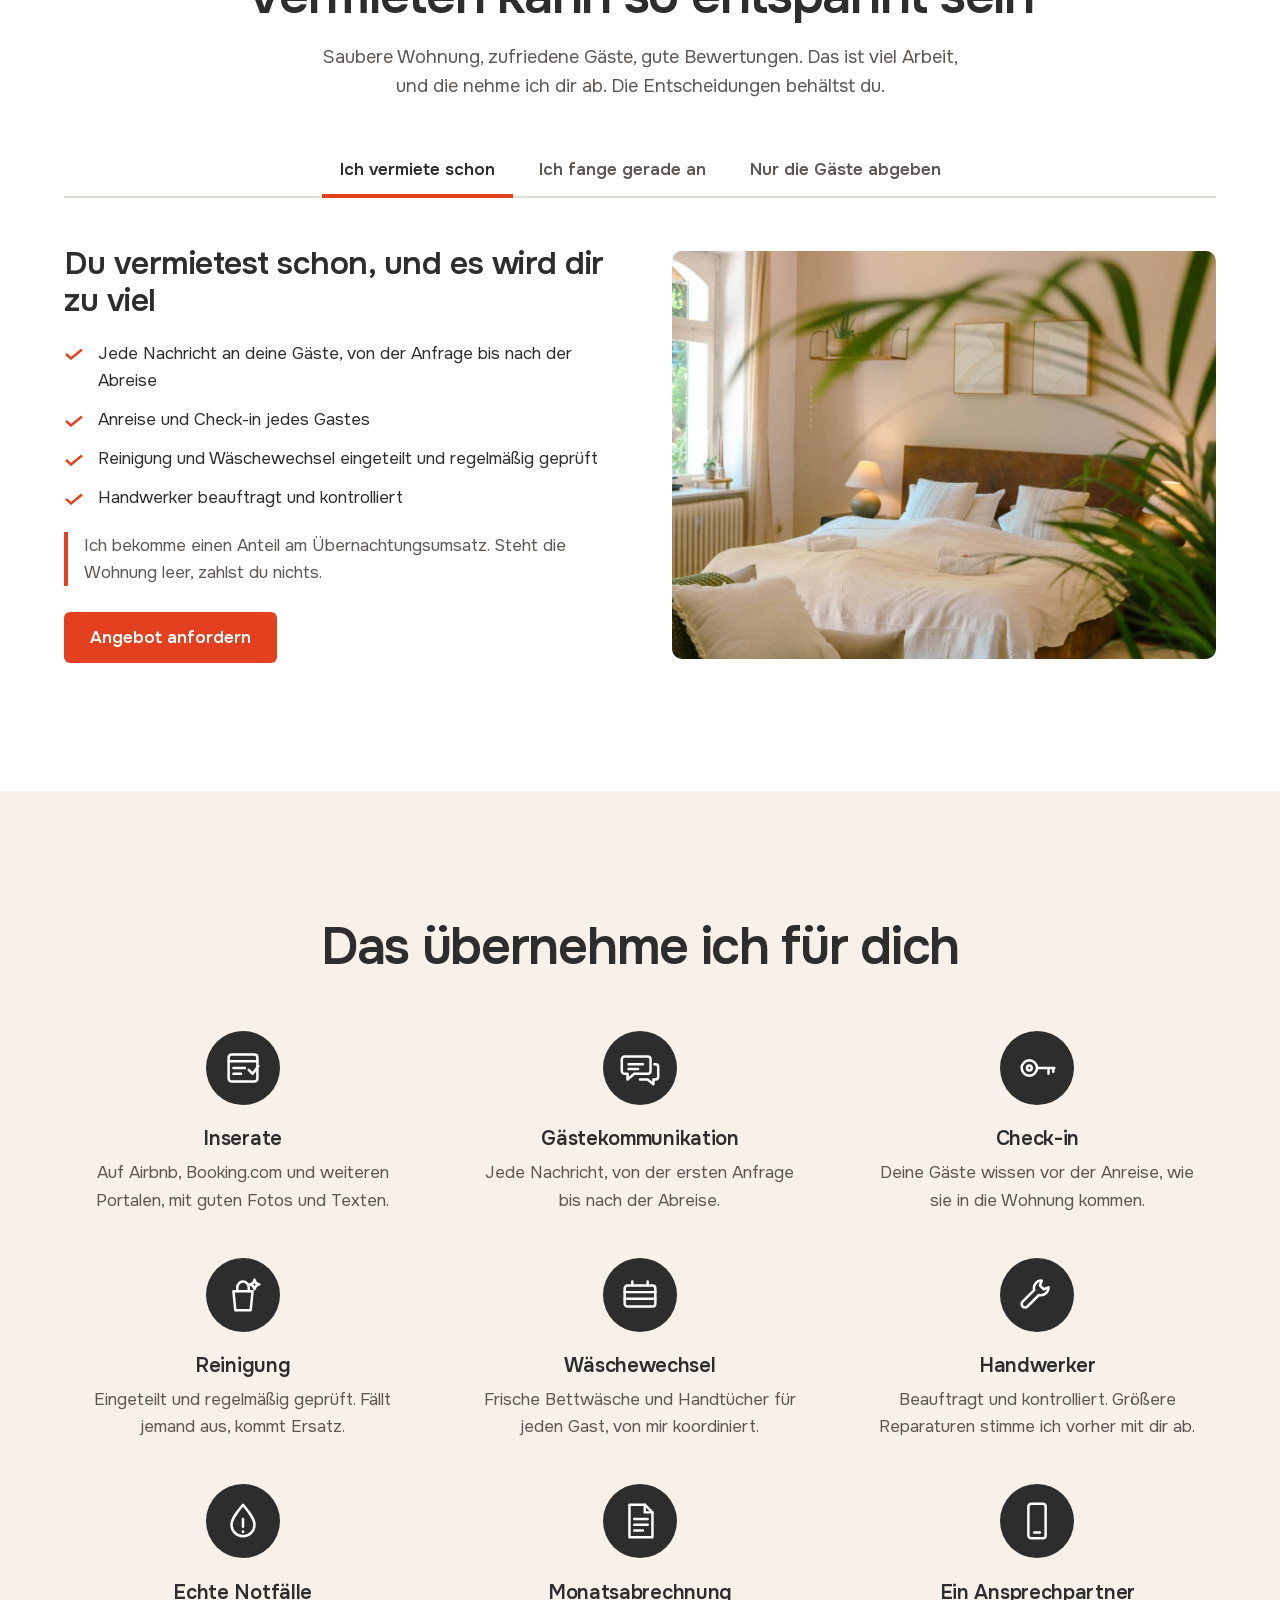
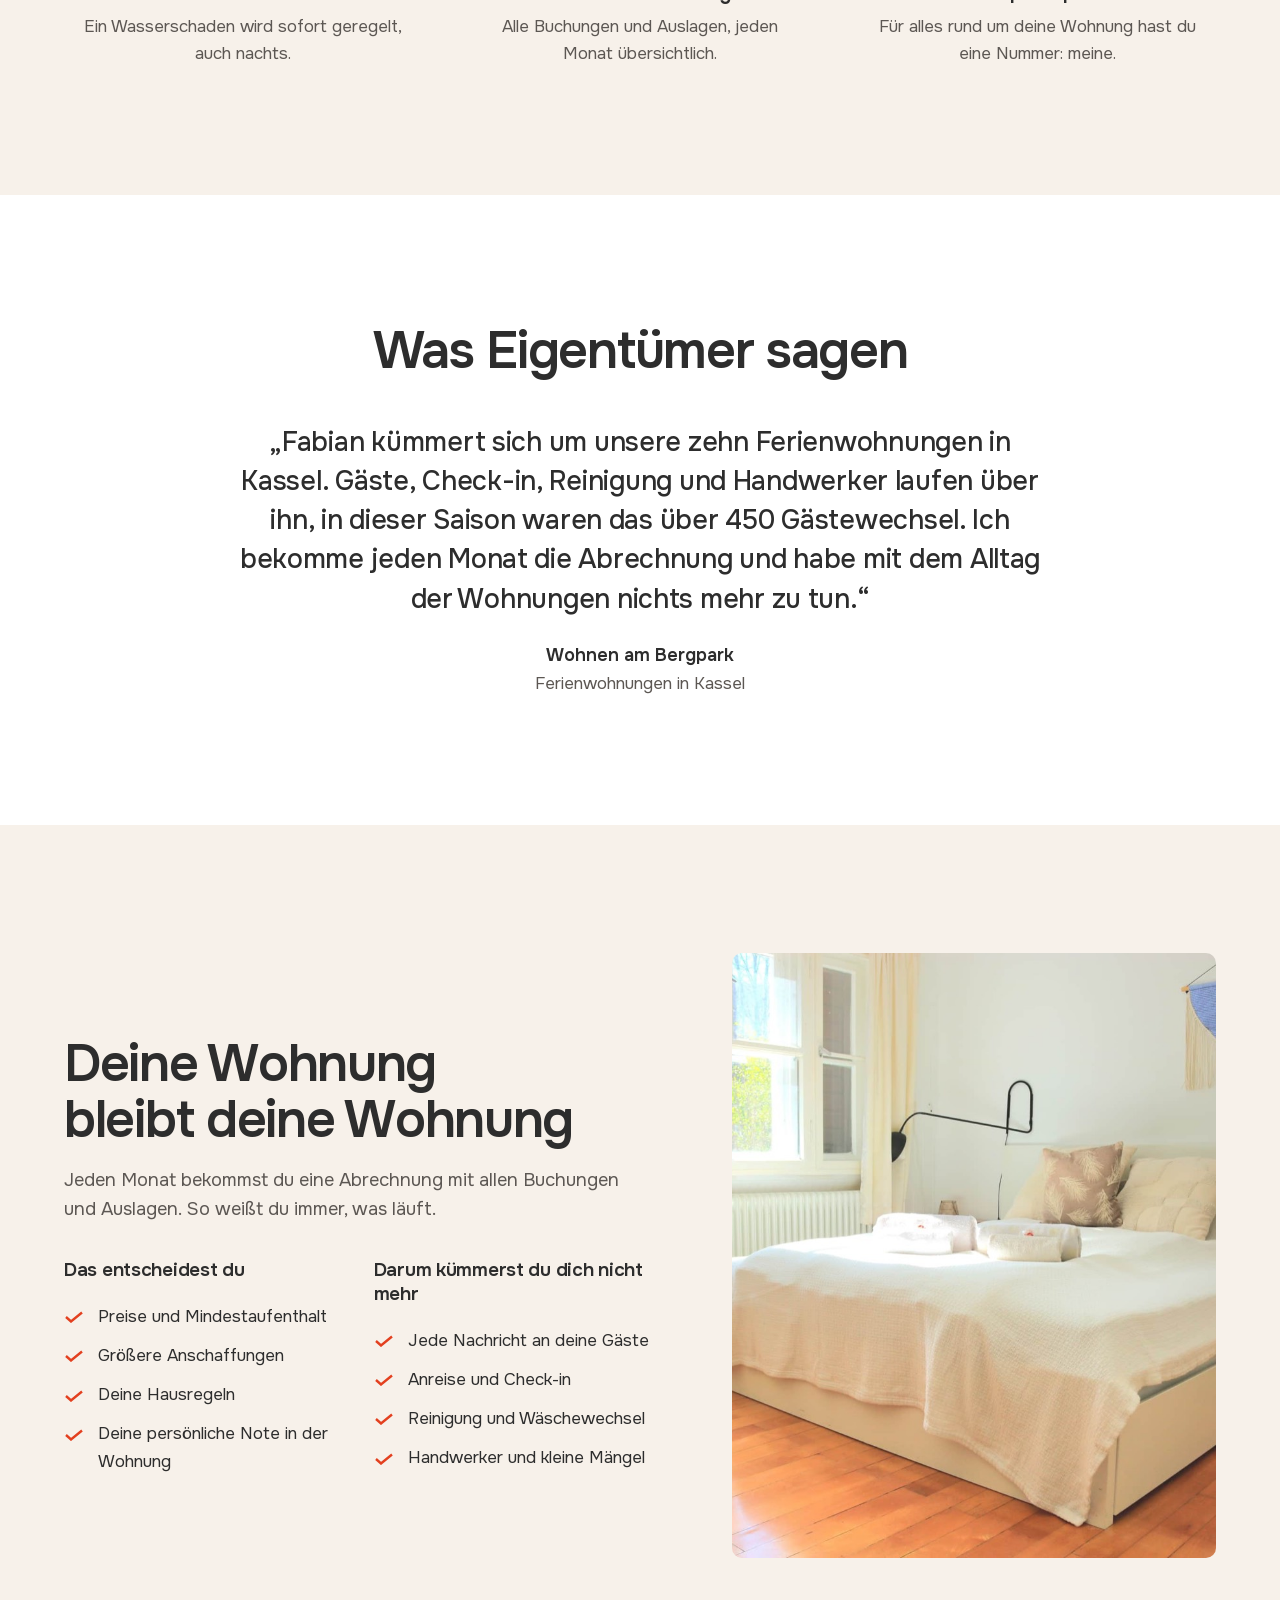
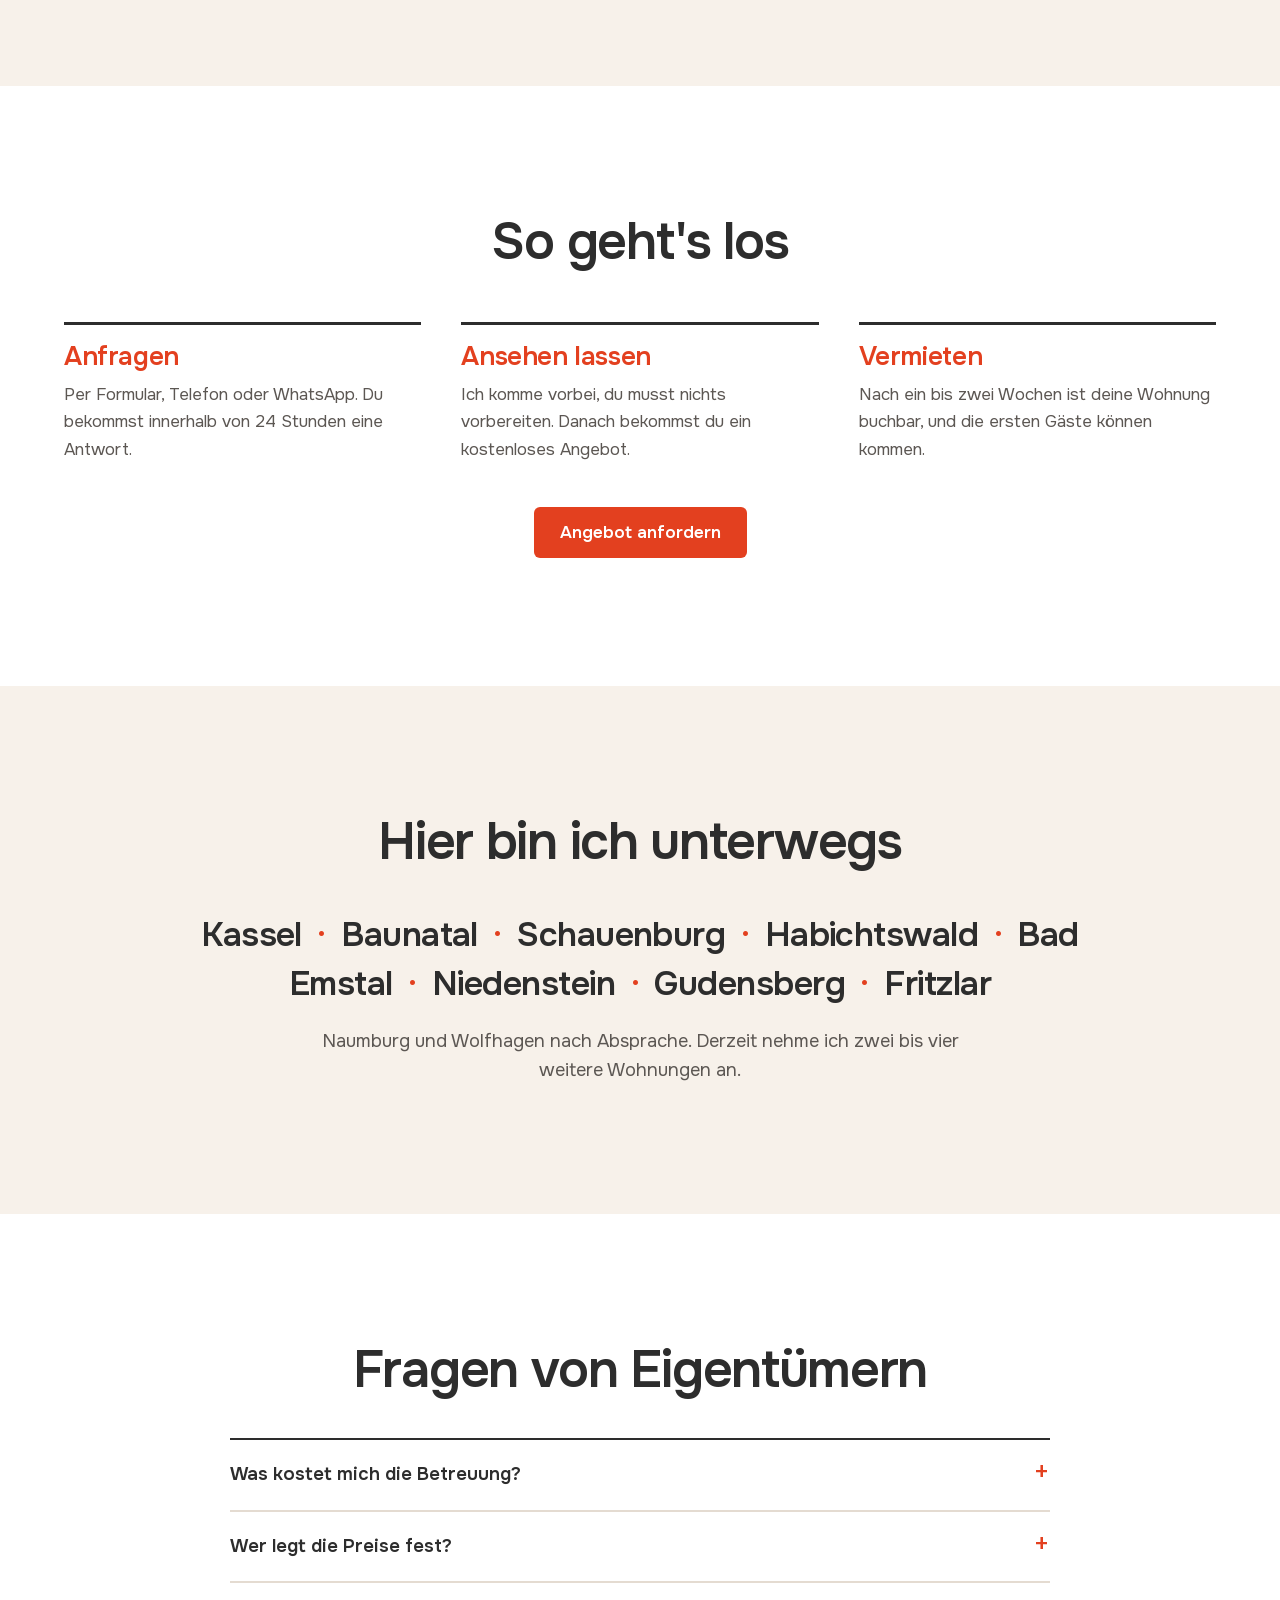
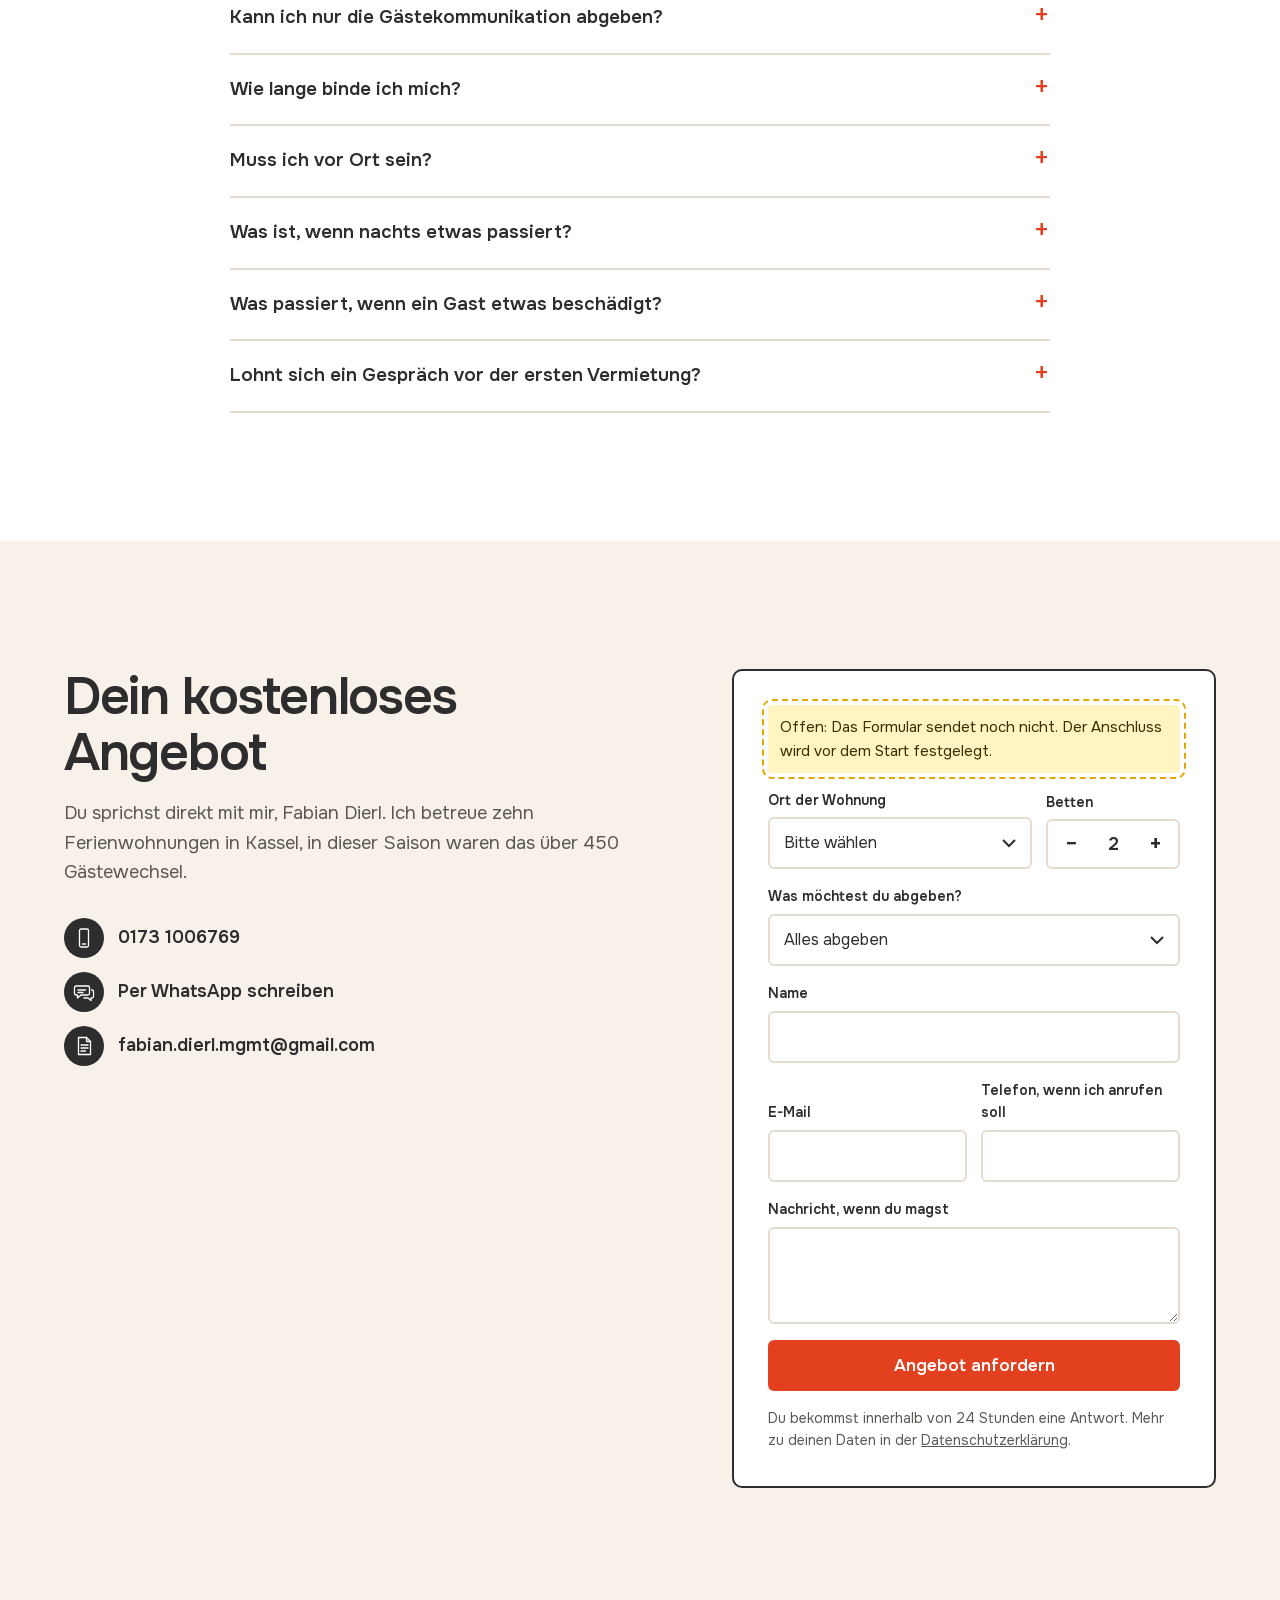
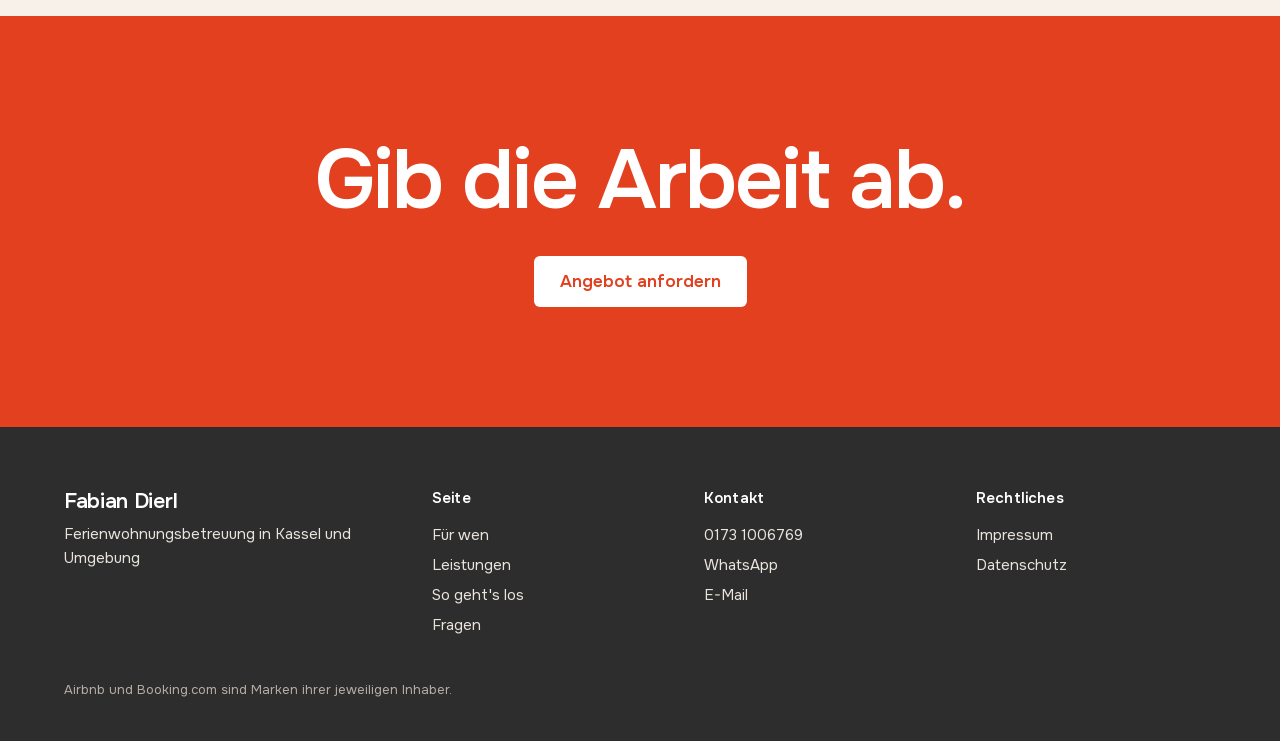
==== commit 590673ea: "Laufband in Ich-Form Co-Authored-By: Claude Opus 5.5 <noreply@anthropic.com>" ====
--- a/index.html
+++ b/index.html
@@ -38,10 +38,10 @@
 
 <div class="ticker" aria-label="Kurz zu Fabian">
   <div class="ticker__band">
-    <p><span aria-hidden="true">♥</span> <b>Zehn Ferienwohnungen</b> in Kassel betreut er schon</p>
-    <p><span aria-hidden="true">★</span> <b>Über 450 Gästewechsel</b> in dieser Saison</p>
-    <p><span aria-hidden="true">✉</span> <b>Antwort</b> innerhalb von 24 Stunden</p>
-    <p><span aria-hidden="true">⌂</span> <b>Ein Ansprechpartner</b> für alles</p>
+    <p><span aria-hidden="true">♥</span> <b>Zehn Ferienwohnungen</b> in Kassel betreue ich schon</p>
+    <p><span aria-hidden="true">★</span> <b>Über 450 Gästewechsel</b> habe ich diese Saison begleitet</p>
+    <p><span aria-hidden="true">✉</span> Ich <b>antworte innerhalb von 24 Stunden</b></p>
+    <p><span aria-hidden="true">⌂</span> Ich bin <b>dein Ansprechpartner</b> für alles</p>
   </div>
 </div>
 
